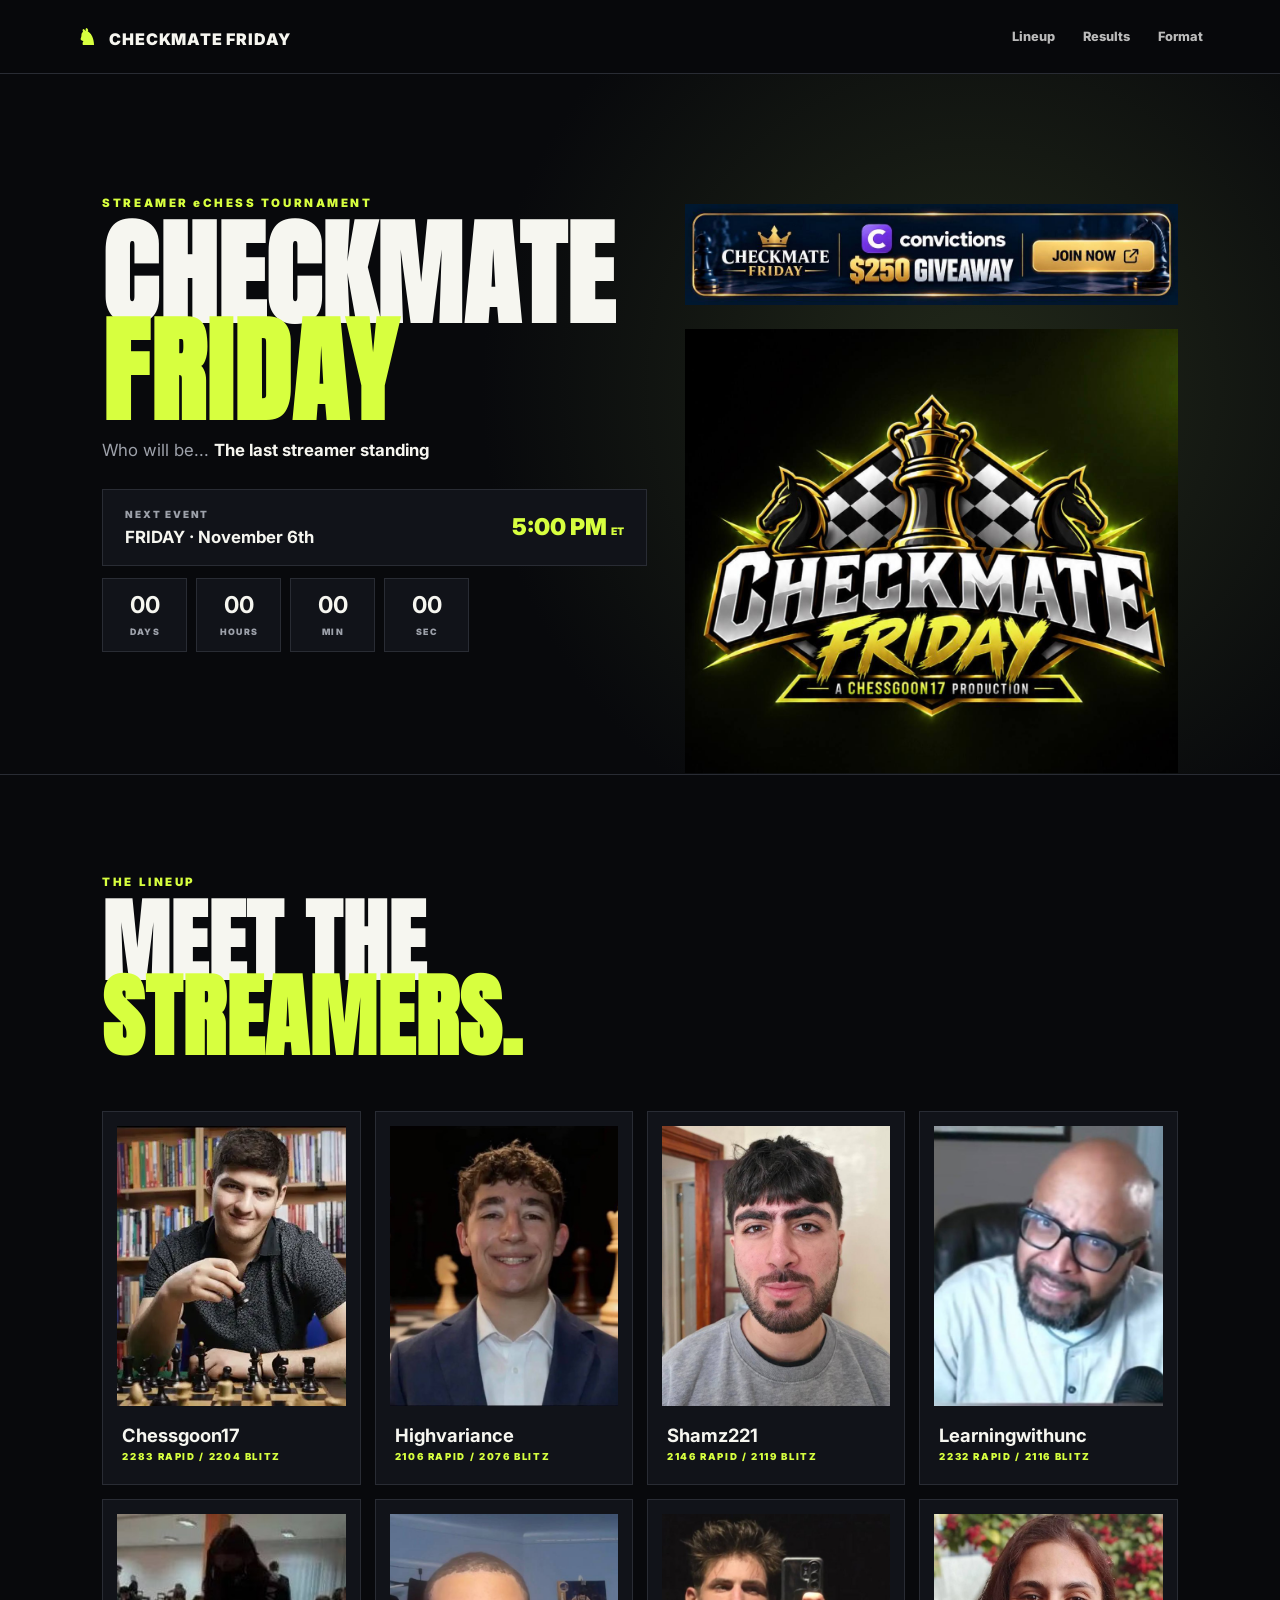
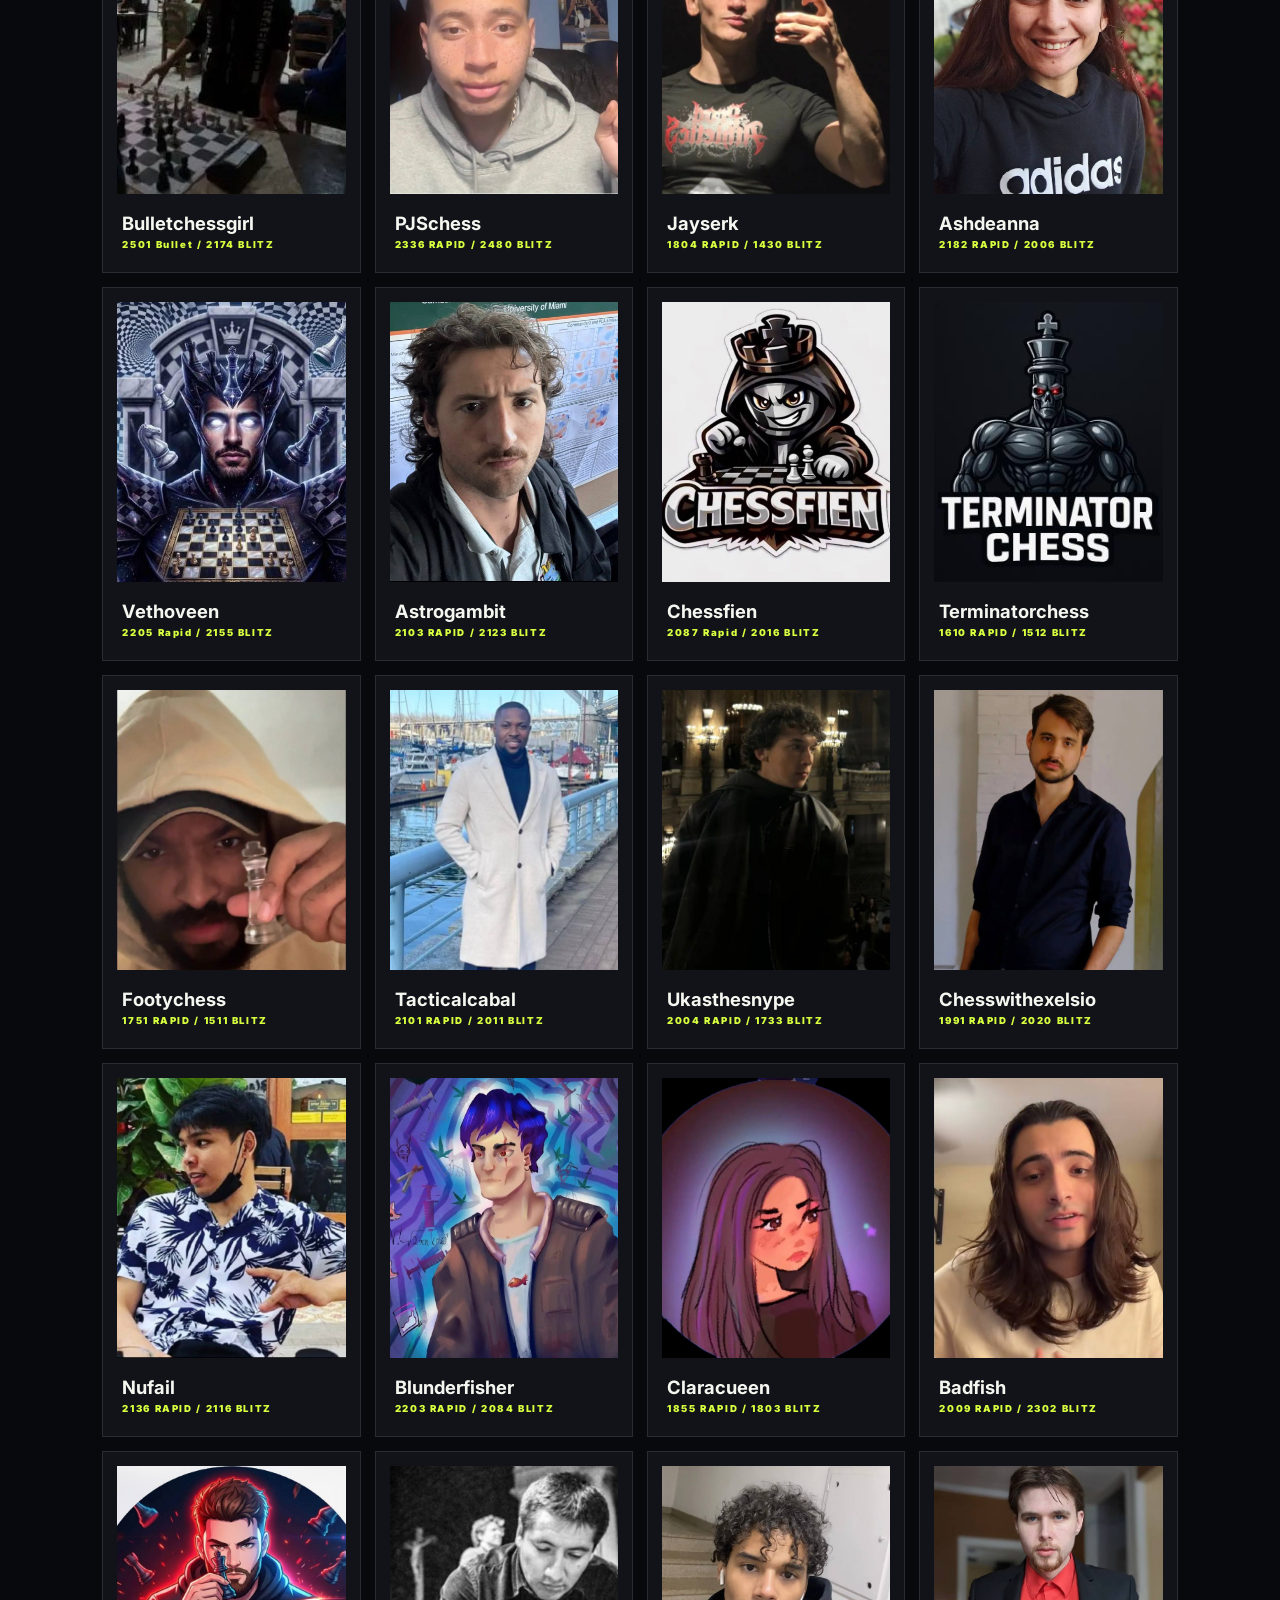
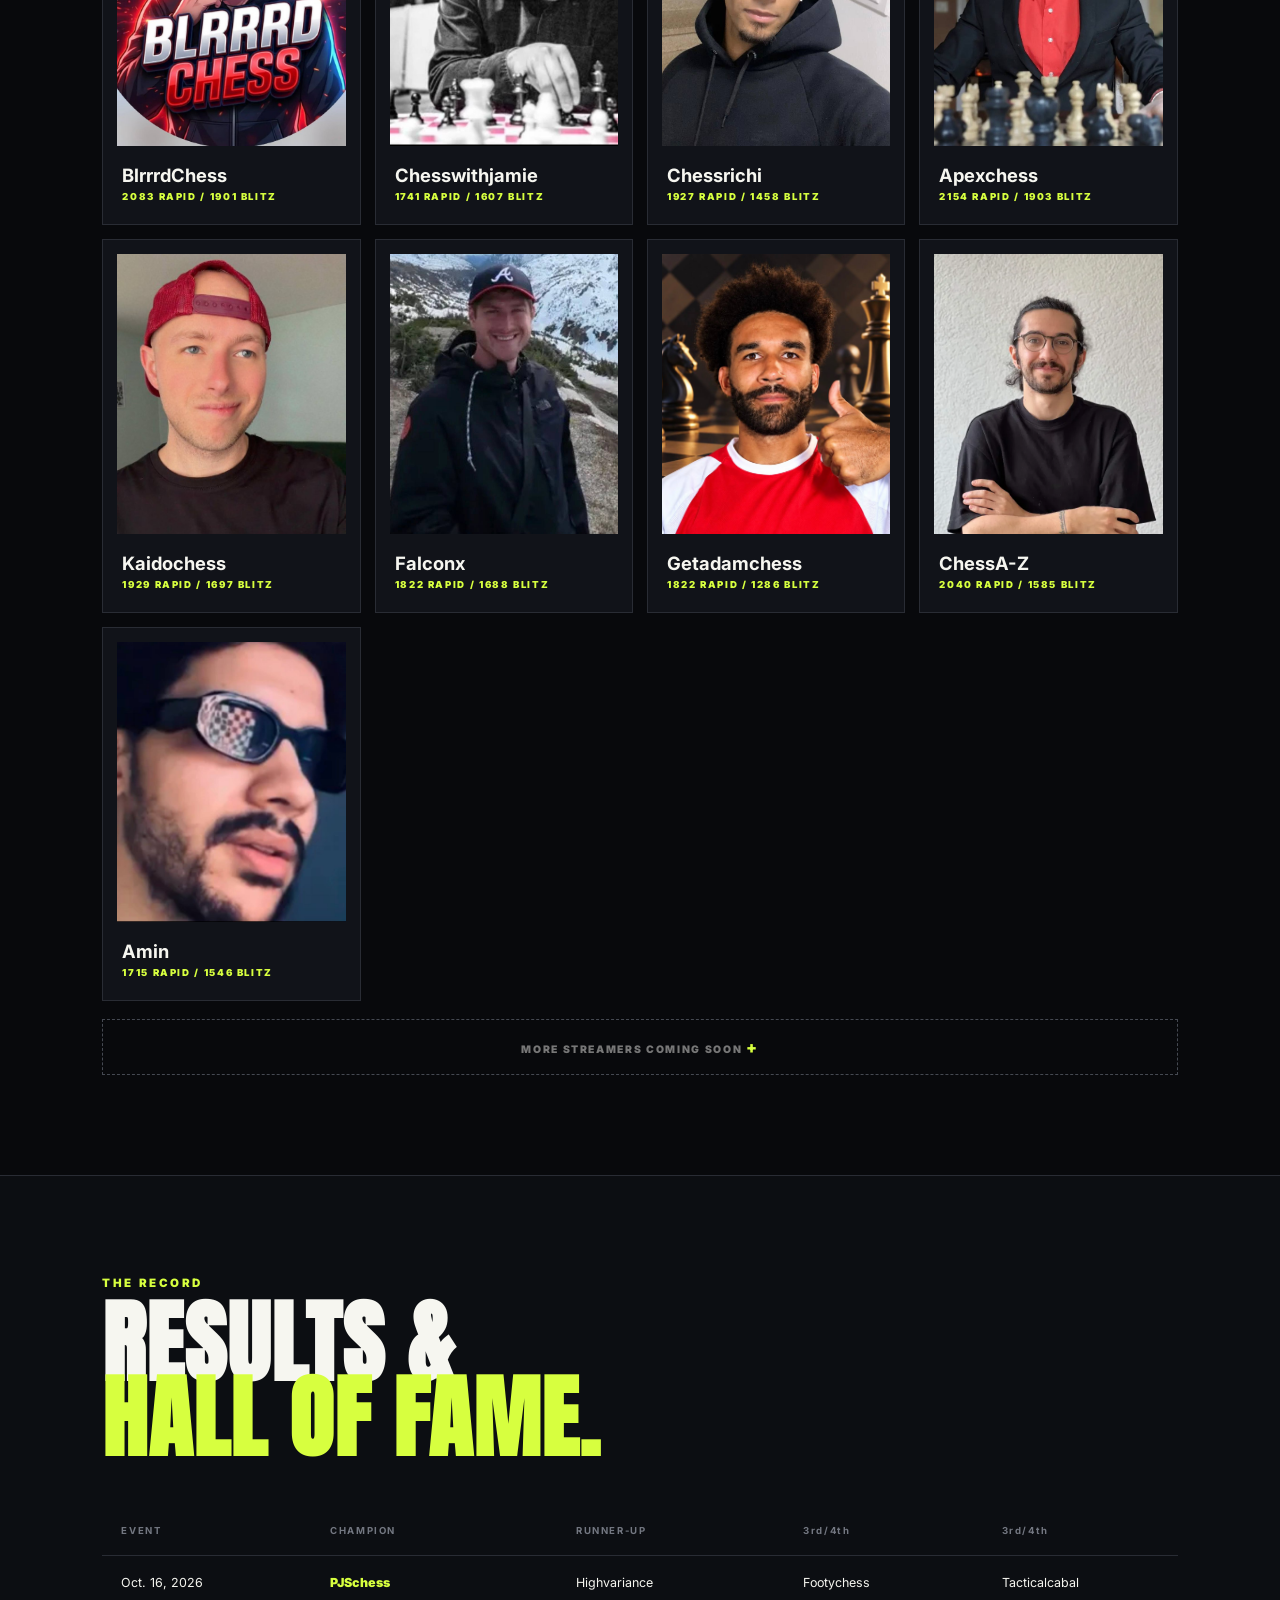
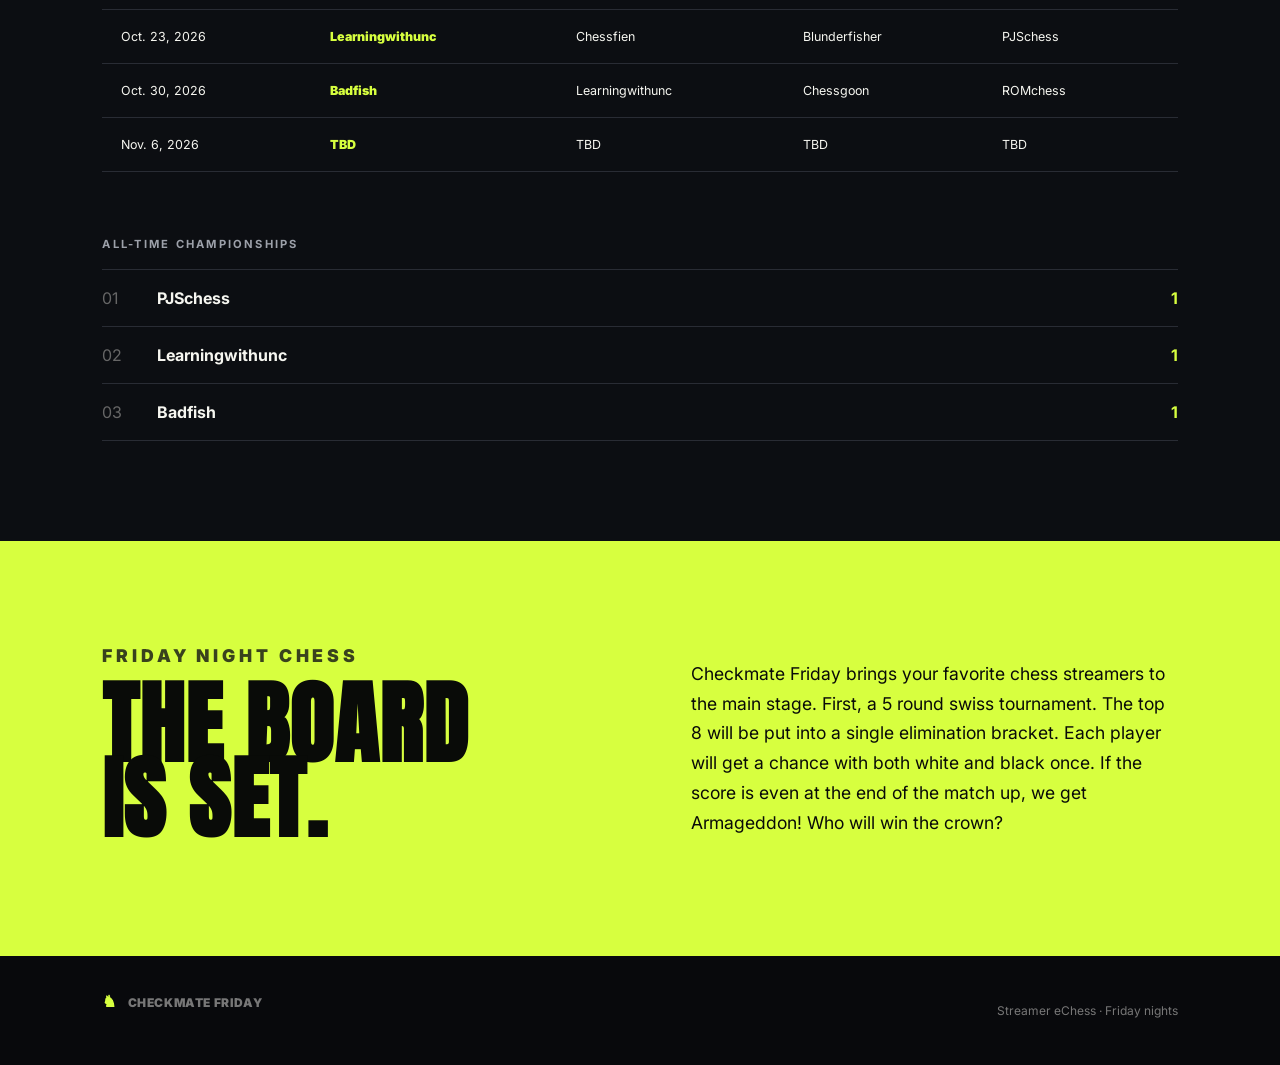
==== index.html @ 47379bd9 "Update index.html" ====
<!DOCTYPE html>
<html lang="en">
<head>
<meta charset="UTF-8">
<meta name="viewport" content="width=device-width, initial-scale=1.0">
<title>Checkmate Friday | Streamer eChess</title>
<meta name="description" content="Checkmate Friday — the weekly streamer eChess tournament.">
<link rel="stylesheet" href="style.css">
</head>
<body>
<header class="nav">
<a class="brand" href="#"> <span>♞</span> CHECKMATE FRIDAY </a>
  <nav><a href="#lineup">Lineup</a><a href="#results">Results</a><a href="#format">Format</a></nav>
</header>

<main>
<section class="hero">
  <div>
    <p class="eyebrow">STREAMER eCHESS TOURNAMENT</p>
    <h1>CHECKMATE<br><em>FRIDAY</em></h1>
    <p class="sub">Who will be... <strong>The last streamer standing</strong></p>
    <div class="event-card">
      <div><span>NEXT EVENT</span><strong>FRIDAY · November 6th </strong></div>
      <div class="time">5:00 PM <small>ET</small></div>
    </div>
    <div id="countdown" class="countdown"><div><b>--</b><span>DAYS</span></div><div><b>--</b><span>HOURS</span></div><div><b>--</b><span>MIN</span></div><div><b>--</b><span>SEC</span></div></div>
  </div>
 <div class="hero-art">
  <a href="https://convictionsapp.com/g/cZbb7MfjcVYsn5Gz7f3iTQ" target="_blank" rel="noopener noreferrer">
    <img src="Convictions-banner.jpg" alt="Convictions giveaway" style="width:100%;max-width:500px;height:auto;display:block;margin-bottom:12px;">
  </a>
  <img src="checkmate.jpg" alt="Checkmate Friday logo" style="width:100%;max-width:500px;height:auto;display:block;">
</div>
</section>
<section id="lineup" class="section">
  <p class="eyebrow">THE LINEUP</p>
  <div class="title-row"><h2>MEET THE<br><span>STREAMERS.</span></h2><p></p></div>
  <div class="players">
     <article class="player"> <div class="photo"><img src="chessgoon17.png" alt="Chessgoon17"></div><h3>Chessgoon17</h3><p> 2283 RAPID / 2204 BLITZ </p></article>
         <article class="player"> <div class="photo"><img src="highvariance.jpg" alt="Highvariance"></div><h3>Highvariance</h3><p> 2106 RAPID / 2076 BLITZ </p></article>
     <article class="player"> <div class="photo"><img src="shamz221.jpg" alt="Shamz221"></div><h3>Shamz221</h3><p> 2146 RAPID / 2119 BLITZ </p></article>
     <article class="player"> <div class="photo"><img src="Chessunc.jpg" alt="Learningwithunc"></div><h3>Learningwithunc</h3><p> 2232 RAPID / 2116 BLITZ </p></article>
     <article class="player"> <div class="photo"><img src="bulletchessgirl.jpg" alt="Bulletchessgirl"></div><h3>Bulletchessgirl</h3><p> 2501 Bullet / 2174 BLITZ </p></article>
    <article class="player"> <div class="photo"><img src="PJSCHESS.jpg" alt="PJSchess"></div><h3>PJSchess</h3><p> 2336 RAPID / 2480 BLITZ </p></article>
    <article class="player"> <div class="photo"><img src="Jayserk.jpg" alt="Jayserk"></div><h3>Jayserk</h3><p> 1804 RAPID / 1430 BLITZ </p></article>
        <article class="player"> <div class="photo"><img src="Ashdeanna.jpg" alt="Ashdeanna"></div><h3>Ashdeanna</h3><p> 2182 RAPID / 2006 BLITZ </p></article>
         <article class="player"> <div class="photo"><img src="Vethoveen.jpg" alt="Vethoveen"></div><h3>Vethoveen</h3><p> 2205 Rapid / 2155 BLITZ </p></article>
            <article class="player"> <div class="photo"><img src="Astrogambit.jpg" alt="Astrogambit"></div><h3>Astrogambit</h3><p> 2103 RAPID / 2123 BLITZ </p></article>
     <article class="player"> <div class="photo"><img src="Chessfien.jpg" alt="Chessfien"></div><h3>Chessfien</h3><p> 2087 Rapid / 2016 BLITZ </p></article>
        <article class="player"> <div class="photo"><img src="Terminatorchess.jpg" alt="Terminatorchess"></div><h3>Terminatorchess</h3><p> 1610 RAPID / 1512 BLITZ </p></article>
        <article class="player"> <div class="photo"><img src="footychess.jpg" alt="Footychess"></div><h3>Footychess</h3><p> 1751 RAPID / 1511 BLITZ </p></article>
     <article class="player"> <div class="photo"><img src="Tacticalcabal.jpg" alt="Tacticalcabal"></div><h3>Tacticalcabal</h3><p> 2101 RAPID / 2011 BLITZ </p></article>
     <article class="player"> <div class="photo"><img src="Ukas.jpg" alt="Ukasthesnype"></div><h3>Ukasthesnype</h3><p> 2004 RAPID / 1733 BLITZ </p></article>
    <article class="player"> <div class="photo"><img src="Exelsiochess.jpg" alt="Chesswithexelsio"></div><h3>Chesswithexelsio</h3><p> 1991 RAPID / 2020 BLITZ </p></article>
     <article class="player"> <div class="photo"><img src="nufail.jpg" alt="Nufail"></div><h3>Nufail</h3><p> 2136 RAPID / 2116 BLITZ </p></article>
       <article class="player"> <div class="photo"><img src="blunderfisher.jpg" alt="Blunderfisher"></div><h3>Blunderfisher</h3><p> 2203 RAPID / 2084 BLITZ </p></article>
    <article class="player"> <div class="photo"><img src="Claracueen.jpg" alt="Claracueen"></div><h3>Claracueen</h3><p> 1855 RAPID / 1803 BLITZ </p></article>
        <article class="player"> <div class="photo"><img src="badfish.jpg" alt="Badfish"></div><h3>Badfish</h3><p> 2009 RAPID / 2302 BLITZ </p></article>
         <article class="player"> <div class="photo"><img src="BlrrrdChess.jpg" alt="BlrrrdChess"></div><h3>BlrrrdChess</h3><p> 2083 RAPID / 1901 BLITZ </p></article>
     <article class="player"> <div class="photo"><img src="Chesswithjamie.jpg" alt="Chesswithjamie"></div><h3>Chesswithjamie</h3><p> 1741 RAPID / 1607 BLITZ </p></article>
     <article class="player"> <div class="photo"><img src="chessrichi.jpg" alt="Chessrichi"></div><h3>Chessrichi</h3><p> 1927 RAPID / 1458 BLITZ </p></article>
    <article class="player"> <div class="photo"><img src="apexchess.jpg" alt="Apexchess"></div><h3>Apexchess</h3><p> 2154 RAPID / 1903 BLITZ </p></article>
     <article class="player"> <div class="photo"><img src="Kaidochess.jpg" alt="Kaidochess"></div><h3>Kaidochess</h3><p> 1929 RAPID / 1697 BLITZ </p></article>
    <article class="player"> <div class="photo"><img src="falconx.jpg" alt="Falconx"></div><h3>Falconx</h3><p> 1822 RAPID / 1688 BLITZ </p></article>
 <article class="player"> <div class="photo"><img src="Getadamchess.jpg" alt="Getadamchess"></div><h3>Getadamchess</h3><p> 1822 RAPID / 1286 BLITZ </p></article>
<article class="player"> <div class="photo"><img src="A-Zchess.webp" alt=ChessA-Z"></div><h3>ChessA-Z</h3><p> 2040 RAPID / 1585 BLITZ </p></article>
<article class="player"> <div class="photo"><img src="Amin.jpg" alt=Amin"></div><h3>Amin</h3><p> 1715 RAPID / 1546 BLITZ </p></article>



  </div>
  <div class="add-note">MORE STREAMERS COMING SOON <span>+</span></div>
</section>

<section id="results" class="results">
  <div class="section">
    <p class="eyebrow">THE RECORD</p>
    <h2>RESULTS &<br><span>HALL OF FAME.</span></h2>
    <div class="table-wrap">
      <table><thead><tr><th>EVENT</th><th>CHAMPION</th><th>RUNNER-UP</th><th>3rd/4th</th><th>3rd/4th</th></tr></thead>
      <tbody>
        <tr><td>Oct. 16, 2026</td><td class="pending">PJSchess</td><td>Highvariance</td><td>Footychess</td><td>Tacticalcabal</td></tr>
         <tr><td>Oct. 23, 2026</td><td class="pending">Learningwithunc</td><td>Chessfien</td><td>Blunderfisher</td><td>PJSchess</td></tr>
           <tr><td>Oct. 30, 2026</td><td class="pending">Badfish</td><td>Learningwithunc</td><td>Chessgoon</td><td>ROMchess</td></tr>
            <tr><td>Nov. 6, 2026</td><td class="pending">TBD</td><td>TBD</td><td>TBD</td><td>TBD</td></tr>

      </tbody></table>
    </div>
    <h3 class="subhead">ALL-TIME CHAMPIONSHIPS</h3>
    <div class="standings">
      <div><span>01</span><strong>PJSchess</strong><b>1</b></div>
      <div><span>02</span><strong>Learningwithunc</strong><b>1</b></div>
         <div><span>03</span><strong>Badfish</strong><b>1</b></div>
    </div>
  </div>
</section>

<section id="format" class="format">
  <div><p class="eyebrow">FRIDAY NIGHT CHESS</p><h2>THE BOARD<br>IS SET.</h2></div>
  <div><p>Checkmate Friday brings your favorite chess streamers to the main stage. First, a 5 round swiss tournament. The top 8 will be put into a single elimination bracket. Each player will get a chance with both white and black once. If the score is even at the end of the match up, we get Armageddon! Who will win the crown?</p>
</section>
</main>

<footer><div class="brand"><span>♞</span> CHECKMATE FRIDAY</div><p>Streamer eChess · Friday nights</p></footer>

<script>
const target = new Date("2026-11-06T17:00:00-05:00").getTime();
function tick(){
 const d=Math.max(0,target-Date.now()), day=Math.floor(d/86400000), hr=Math.floor(d/3600000)%24, min=Math.floor(d/60000)%60, sec=Math.floor(d/1000)%60;
 document.querySelector("#countdown").innerHTML=[day,hr,min,sec].map((n,i)=>`<div><b>${String(n).padStart(2,"0")}</b><span>${["DAYS","HOURS","MIN","SEC"][i]}</span></div>`).join("");
}
tick(); setInterval(tick,1000);
</script>
</body>
</html>
---- style.css ----
@import url('https://fonts.googleapis.com/css2?family=Anton&family=Inter:wght@400;600;800;900&display=swap');
:root{--bg:#08090c;--panel:#111319;--text:#f6f6f0;--muted:#9da1aa;--acid:#d7ff3f;--line:#292c34}
*{box-sizing:border-box}html{scroll-behavior:smooth}body{margin:0;background:var(--bg);color:var(--text);font-family:Inter,Arial,sans-serif}.nav{height:74px;border-bottom:1px solid var(--line);display:flex;align-items:center;justify-content:space-between;padding:0 6vw;position:sticky;top:0;z-index:9;background:rgba(8,9,12,.9);backdrop-filter:blur(12px)}a{color:inherit}.brand{text-decoration:none;font-weight:900;letter-spacing:.05em}.brand span{color:var(--acid);font-size:1.35em;margin-right:8px}.nav nav{display:flex;gap:28px}.nav nav a{text-decoration:none;color:#bbb;font-size:.8rem;font-weight:800}.hero{min-height:700px;padding:7vw 8vw;display:grid;grid-template-columns:1.05fr .95fr;gap:3vw;align-items:center;overflow:hidden;background:radial-gradient(circle at 76% 45%,#22291a 0,#08090c 47%)}.eyebrow{font-size:.72rem;font-weight:900;letter-spacing:.22em;color:var(--acid);margin:0 0 16px}.hero h1,h2{font-family:Anton,Impact,sans-serif;line-height:.84;margin:0;letter-spacing:.01em}.hero h1{font-size:clamp(4.4rem,9vw,8.8rem)}h2{font-size:clamp(4rem,7vw,7rem)}h2 span,.hero h1 em{color:var(--acid);font-style:normal}.sub{color:var(--muted);max-width:590px;font-size:1.05rem;line-height:1.6}.sub strong{color:var(--text)}.event-card{display:flex;justify-content:space-between;align-items:center;max-width:590px;background:var(--panel);border:1px solid var(--line);padding:18px 22px;margin:25px 0 12px}.event-card span{display:block;color:var(--muted);font-size:.62rem;font-weight:900;letter-spacing:.18em;margin-bottom:7px}.event-card strong{font-size:1.05rem}.time{font-size:1.45rem;font-weight:900;color:var(--acid)}.time small{font-size:.65rem}.countdown{display:flex;gap:9px;max-width:590px}.countdown div{background:#111319;border:1px solid var(--line);min-width:85px;padding:12px;text-align:center}.countdown b{display:block;font-size:1.45rem}.countdown span{font-size:.55rem;color:var(--muted);letter-spacing:.15em;font-weight:900}.hero-art{height:440px;display:grid;place-items:center;position:relative}.board{width:min(34vw,420px);height:min(34vw,420px);background:conic-gradient(#cbd3b5 25%,#3c4536 0 50%,#cbd3b5 0 75%,#3c4536 0) 0 0/25% 25%;transform:rotate(-5deg);box-shadow:22px 26px #000}.knight{position:absolute;font-size:min(27vw,300px);filter:drop-shadow(10px 15px #000)}.section{padding:100px 8vw;border-top:1px solid var(--line)}.title-row{display:flex;justify-content:space-between;gap:50px;align-items:end}.title-row>p{max-width:330px;color:var(--muted);line-height:1.6}.players{display:grid;grid-template-columns:repeat(4,minmax(0,1fr));gap:14px;margin-top:55px}.player{background:var(--panel);border:1px solid var(--line);padding:14px;transition:.2s}.player:hover{transform:translateY(-5px);border-color:var(--acid)}.photo{height:230px;background:#1a1d23;display:grid;place-items:center;font-size:6rem}.player h3{margin:18px 5px 5px;font-size:1.15rem}.player p{margin:0 5px 8px;color:var(--acid);font-size:.6rem;font-weight:900;letter-spacing:.17em}.add-note{margin-top:18px;border:1px dashed #454952;padding:17px;text-align:center;color:#777;font-size:.65rem;font-weight:900;letter-spacing:.16em}.add-note span{color:var(--acid);font-size:1rem}.results{background:#0c0e12}.table-wrap{overflow-x:auto;margin-top:50px}.table-wrap table{width:100%;border-collapse:collapse;min-width:650px}.table-wrap th,.table-wrap td{text-align:left;padding:19px;border-bottom:1px solid var(--line);font-size:.78rem}.table-wrap th{color:#737781;font-size:.6rem;letter-spacing:.17em}.pending{color:var(--acid);font-weight:900}.subhead{margin:65px 0 18px;font-size:.7rem;letter-spacing:.2em;color:var(--muted)}.standings{border-top:1px solid var(--line)}.standings div{display:grid;grid-template-columns:55px 1fr 60px;padding:18px 0;border-bottom:1px solid var(--line)}.standings span{color:#666}.standings b{color:var(--acid);text-align:right}.format{padding:100px 8vw;background:var(--acid);color:#090b08;display:grid;grid-template-columns:1fr 1fr;gap:8vw}.format .eyebrow{color:#39421d}.format p{font-size:1.1rem;line-height:1.7;max-width:580px}.stats{display:flex;gap:45px;margin-top:40px}.stats strong{display:block;font-family:Anton;font-size:3rem}.stats span{font-size:.58rem;font-weight:900;letter-spacing:.15em}footer{padding:35px 8vw;display:flex;justify-content:space-between;color:#777;font-size:.75rem}
@media(max-width:850px){.hero{grid-template-columns:1fr}.hero-art{order:-1;height:300px}.board{width:270px;height:270px}.knight{font-size:200px}.players{grid-template-columns:1fr 1fr}.format{grid-template-columns:1fr}.title-row{display:block}}@media(max-width:520px){.nav nav{gap:12px}.nav nav a{font-size:.65rem}.hero h1{font-size:4.6rem}.event-card{display:block}.time{margin-top:12px}.countdown div{min-width:0;flex:1}.countdown b{font-size:1.1rem}.players{grid-template-columns:1fr}.photo{height:260px}footer{display:block}.format{padding:75px 8vw}}
.photo {
  width: 100%;
  height: 280px;
  overflow: hidden;
}

.photo img {
  width: 100%;
  height: 100%;
  object-fit: cover;
  display: block;
}
.hero-art {
  display: flex;
  flex-direction: column;
  align-items: center;
  gap: 12px;
}

.hero-art a {
  display: block;
  width: 100%;
  max-width: 500px;
}

.hero-art a img {
  display: block;
  width: 100%;
  height: auto;
}

.hero-art > img {
  display: block;
  width: 100%;
  max-width: 500px;
  height: auto;
}
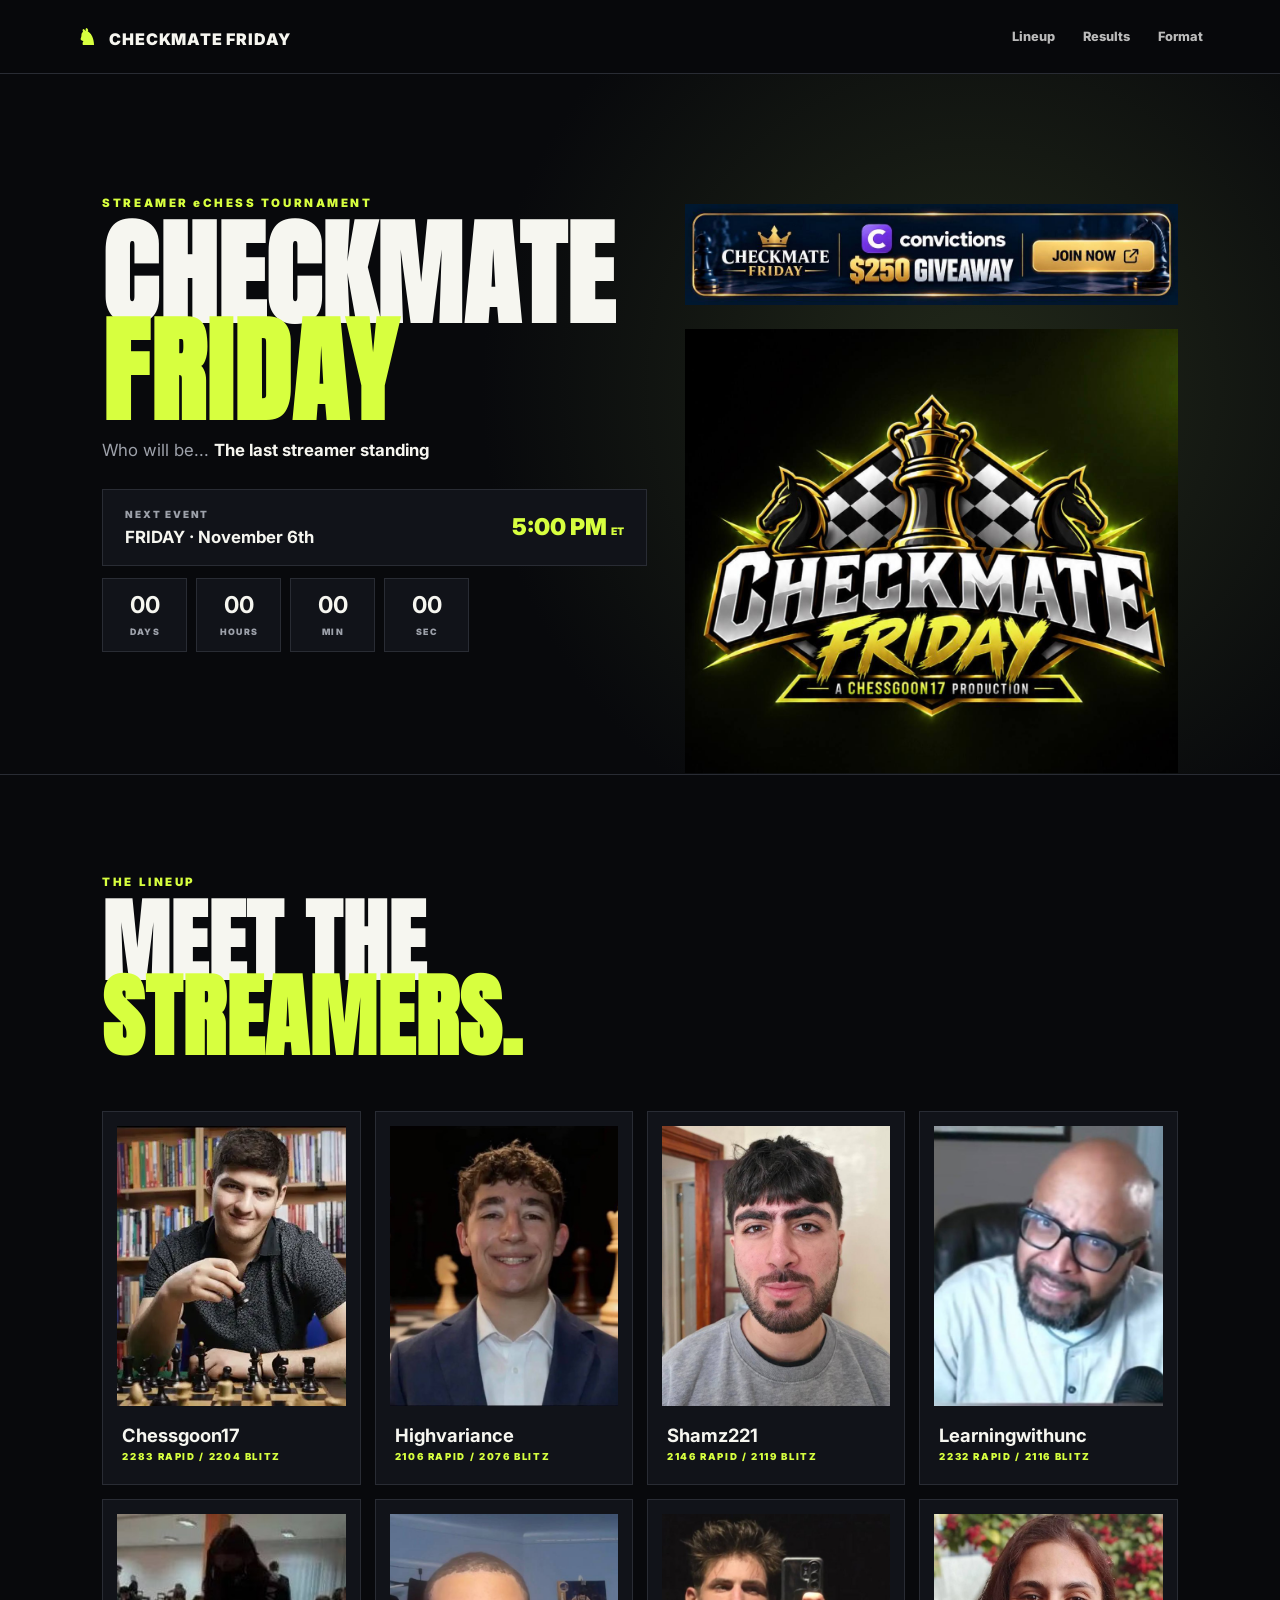
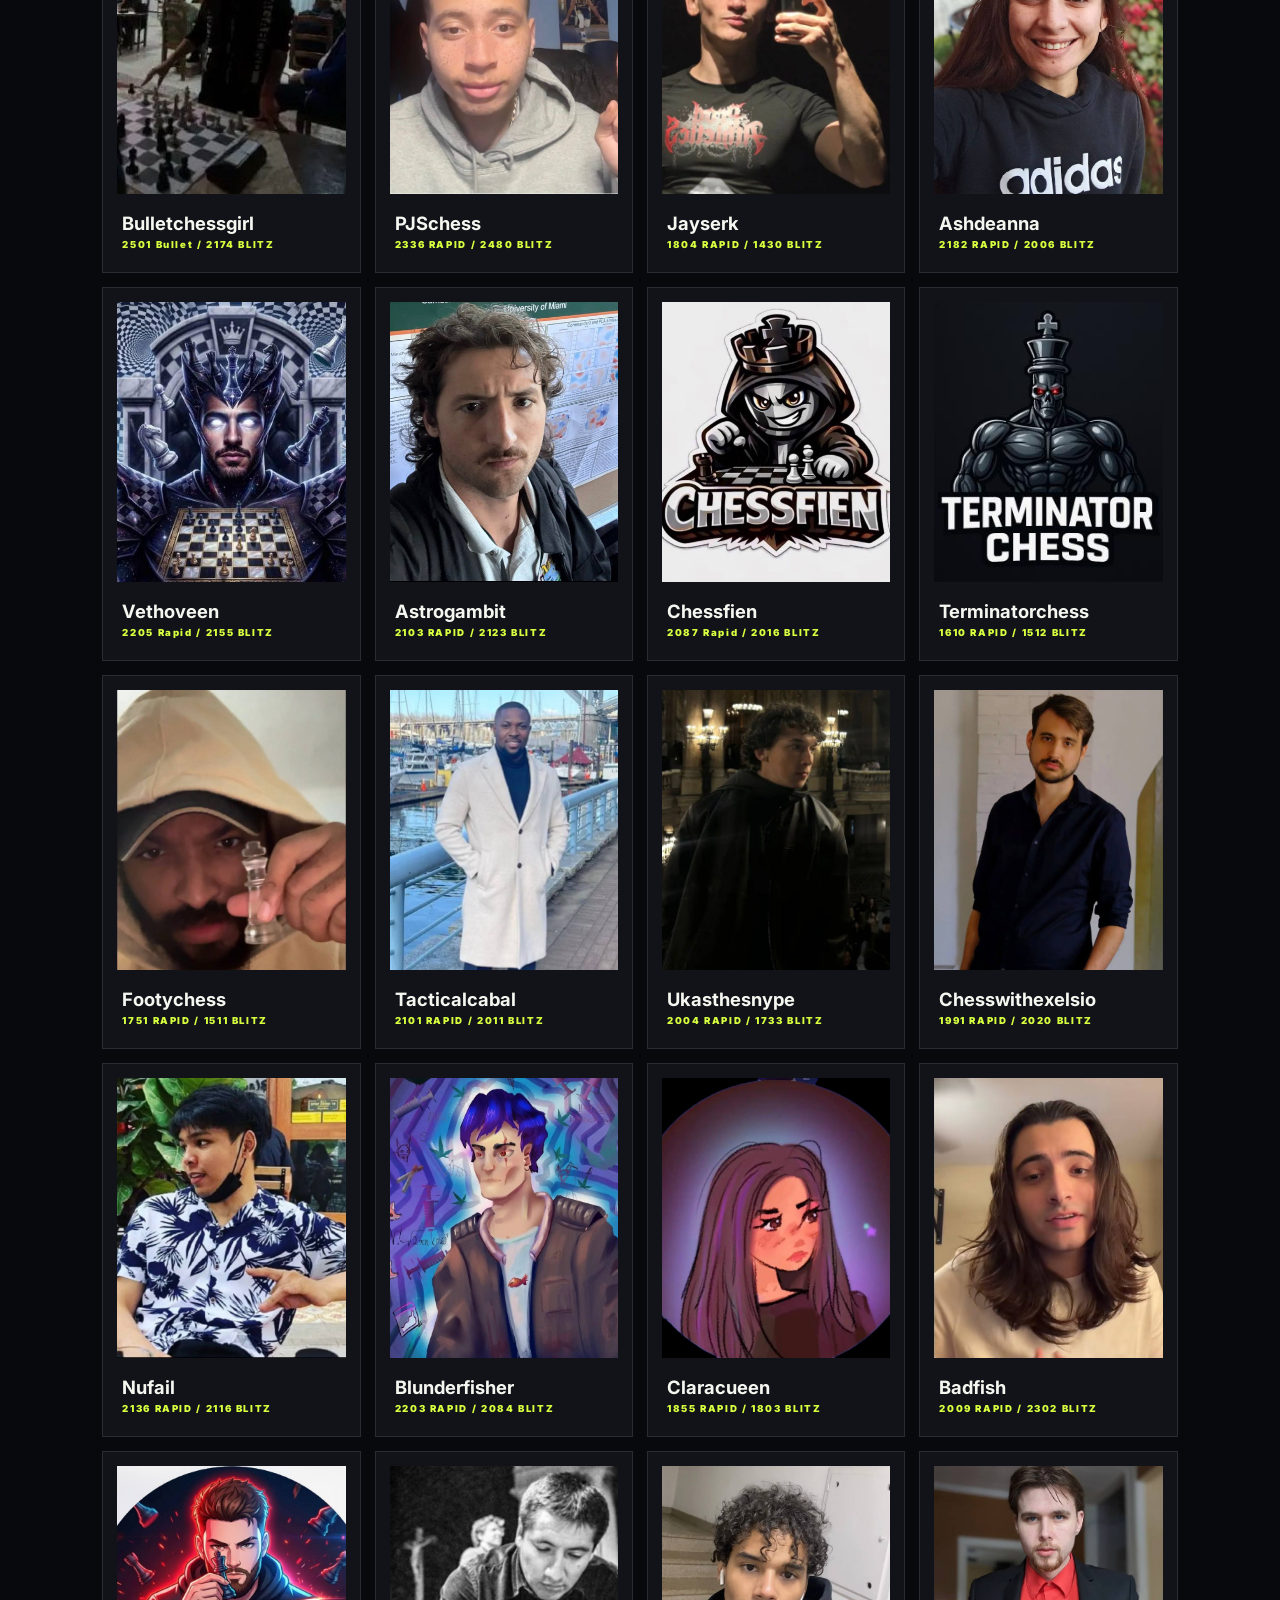
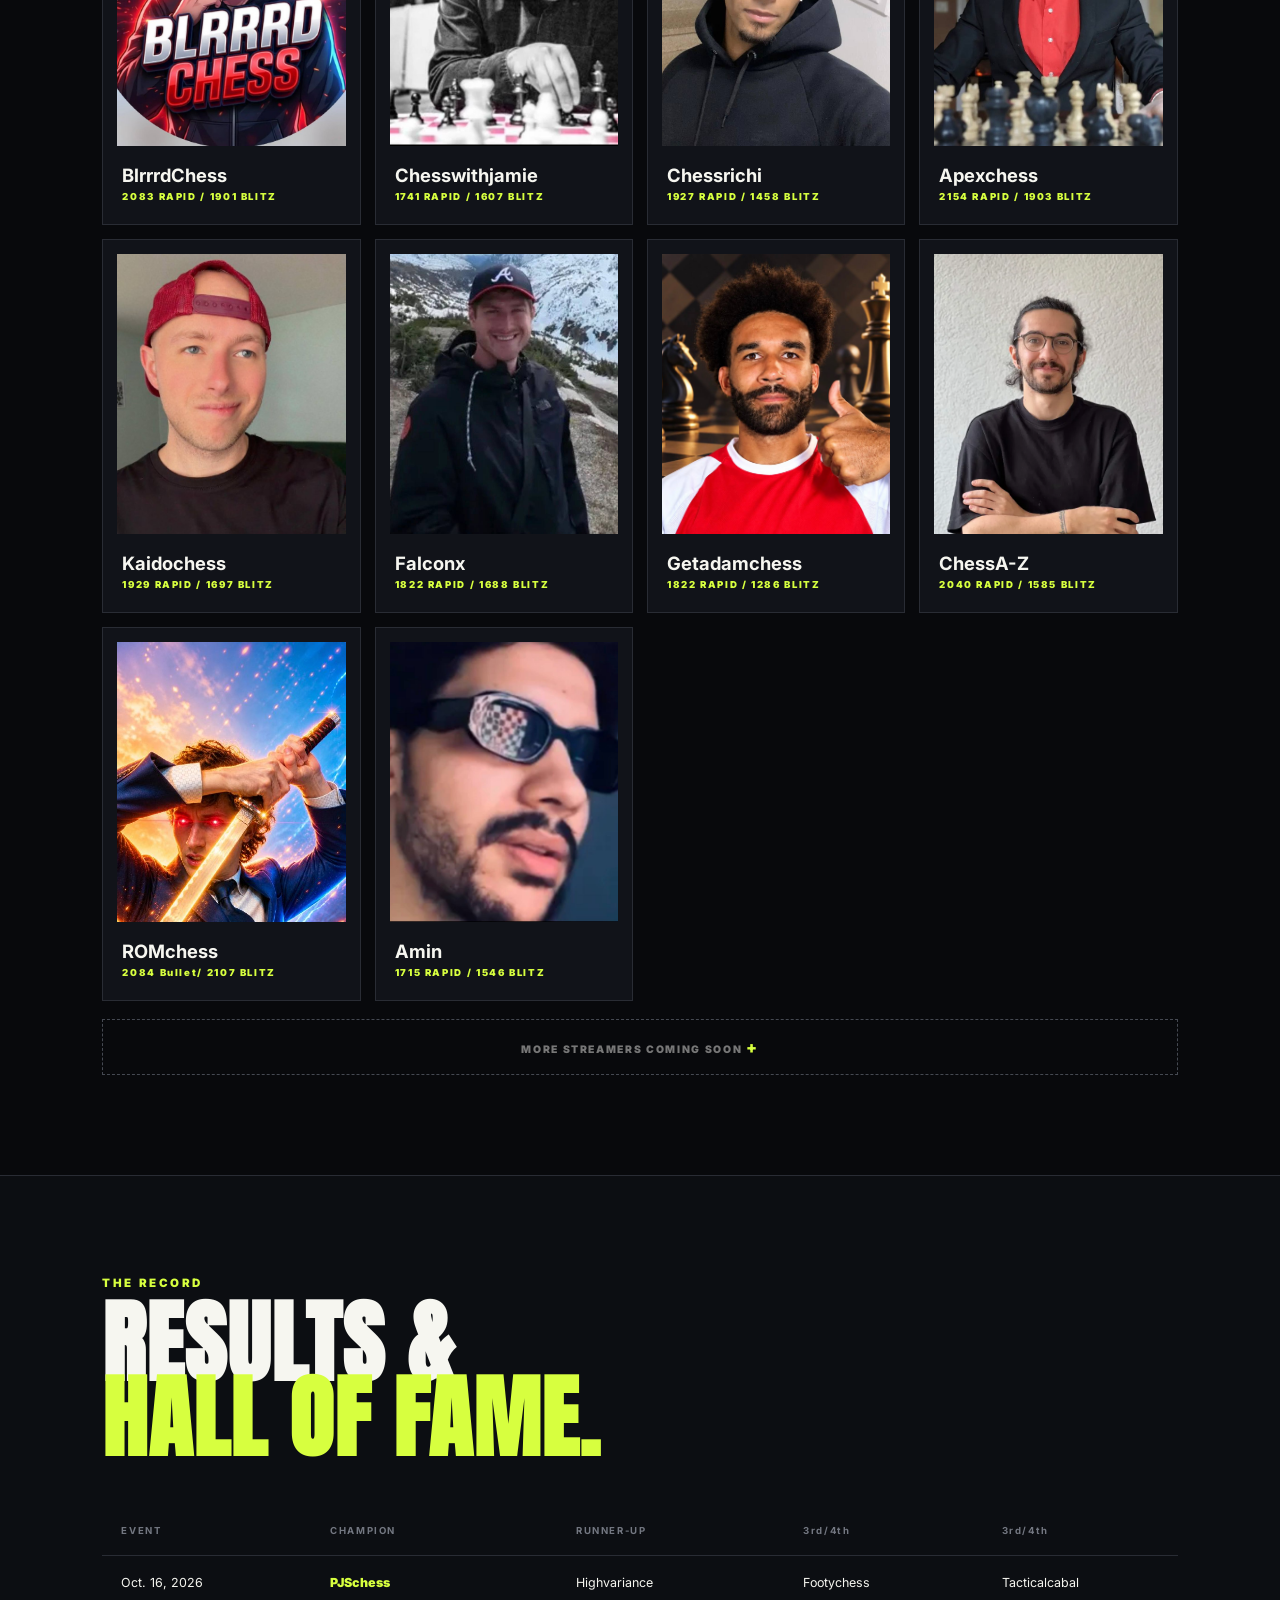
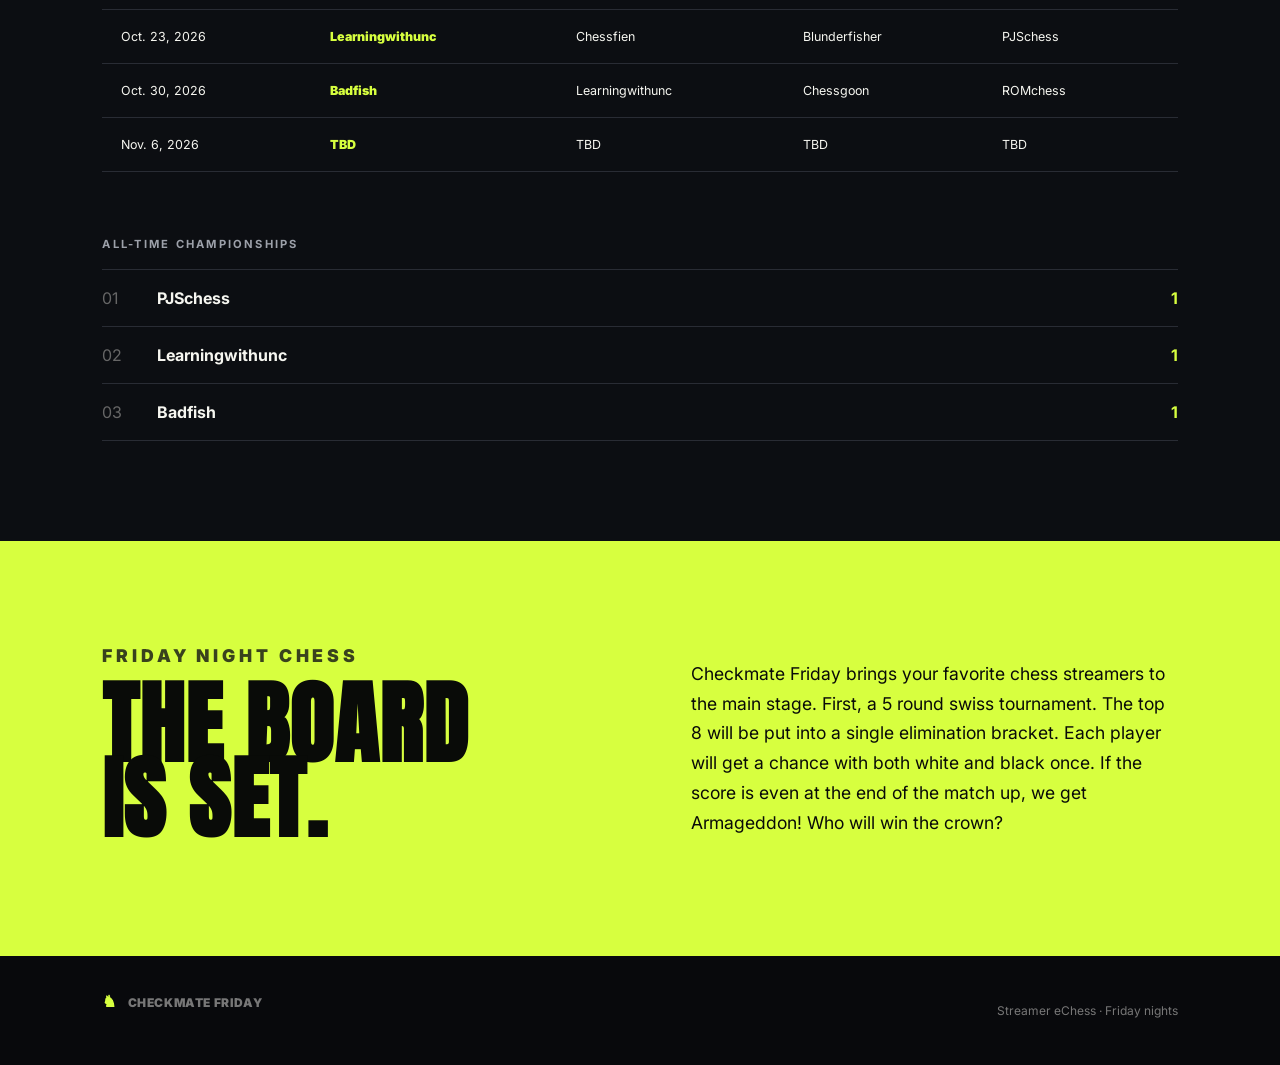
==== commit 4fe672d8: "Update index.html" ====
--- a/index.html
+++ b/index.html
@@ -64,6 +64,7 @@
     <article class="player"> <div class="photo"><img src="falconx.jpg" alt="Falconx"></div><h3>Falconx</h3><p> 1822 RAPID / 1688 BLITZ </p></article>
  <article class="player"> <div class="photo"><img src="Getadamchess.jpg" alt="Getadamchess"></div><h3>Getadamchess</h3><p> 1822 RAPID / 1286 BLITZ </p></article>
 <article class="player"> <div class="photo"><img src="A-Zchess.webp" alt=ChessA-Z"></div><h3>ChessA-Z</h3><p> 2040 RAPID / 1585 BLITZ </p></article>
+      <article class="player"> <div class="photo"><img src="ROMchess.jpg" alt=ROMchess"></div><h3>ROMchess</h3><p> 2084 Bullet/ 2107 BLITZ </p></article>
 <article class="player"> <div class="photo"><img src="Amin.jpg" alt=Amin"></div><h3>Amin</h3><p> 1715 RAPID / 1546 BLITZ </p></article>
 
 
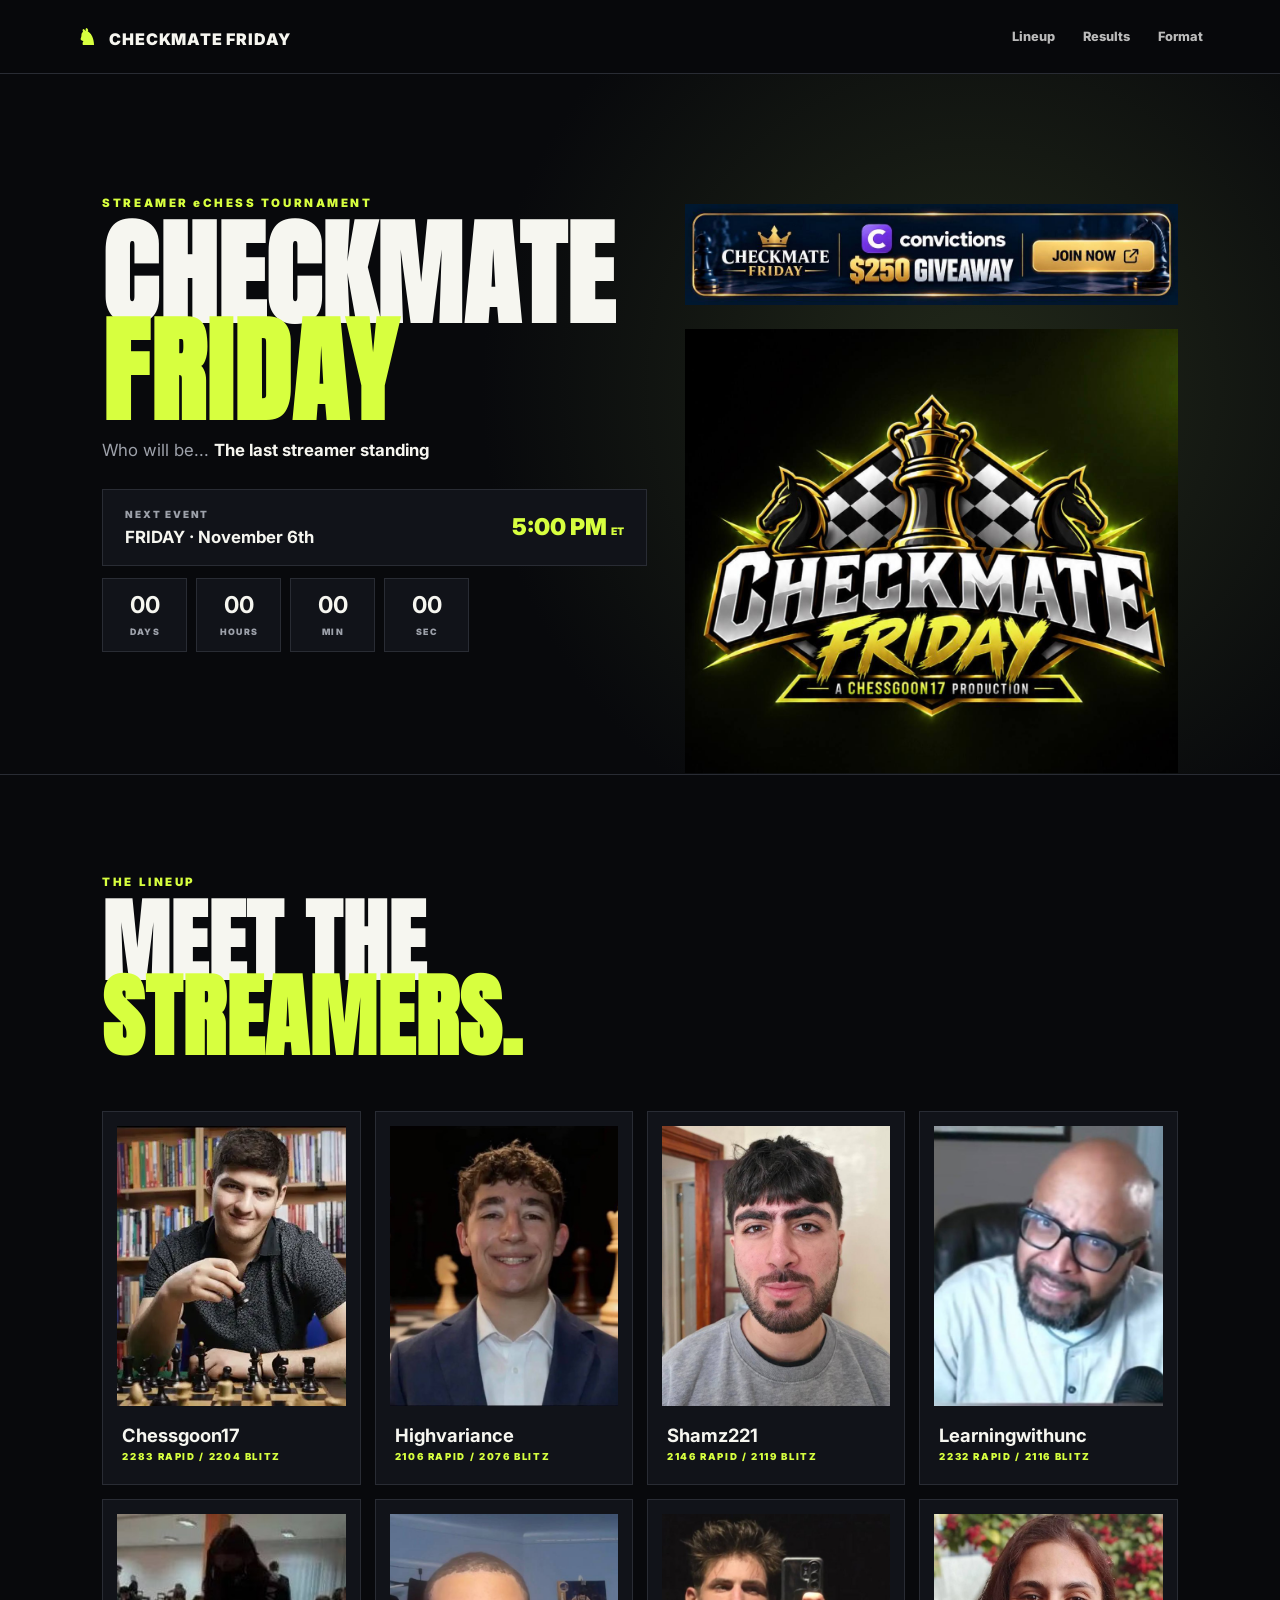
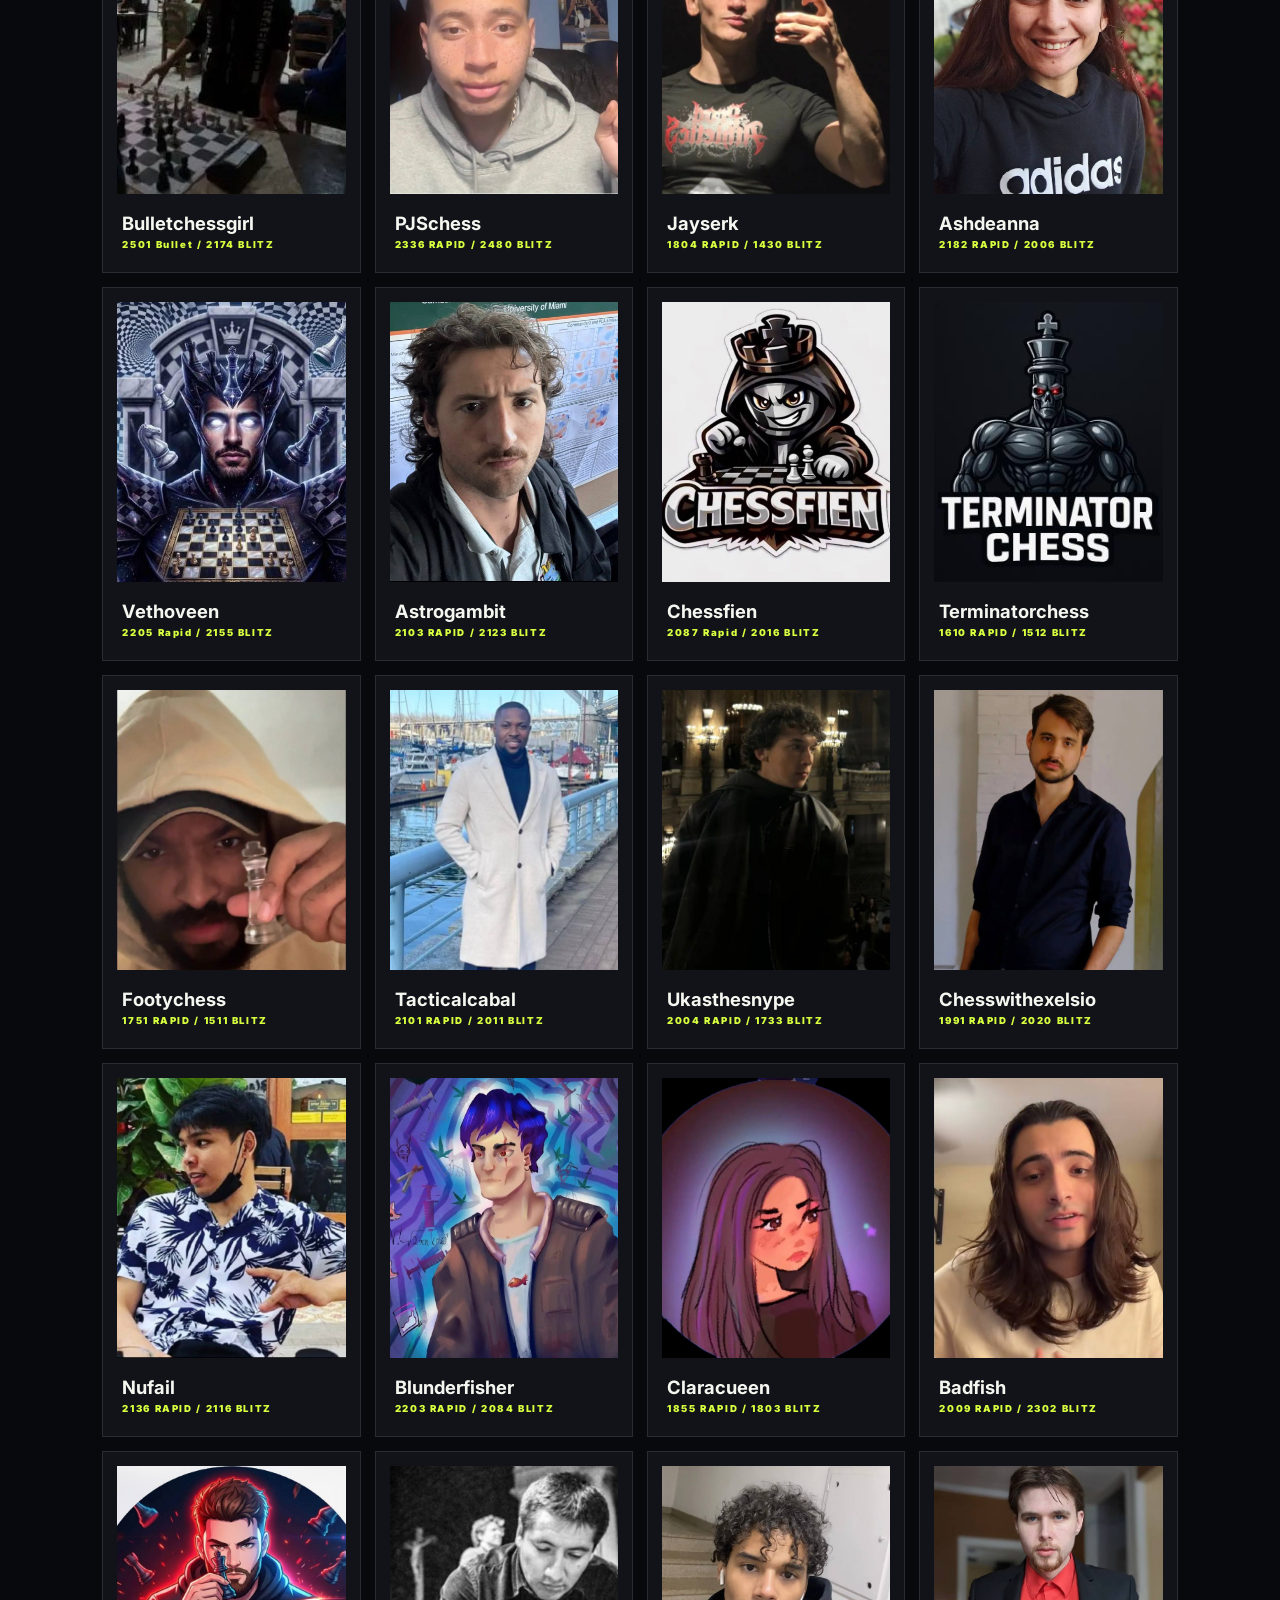
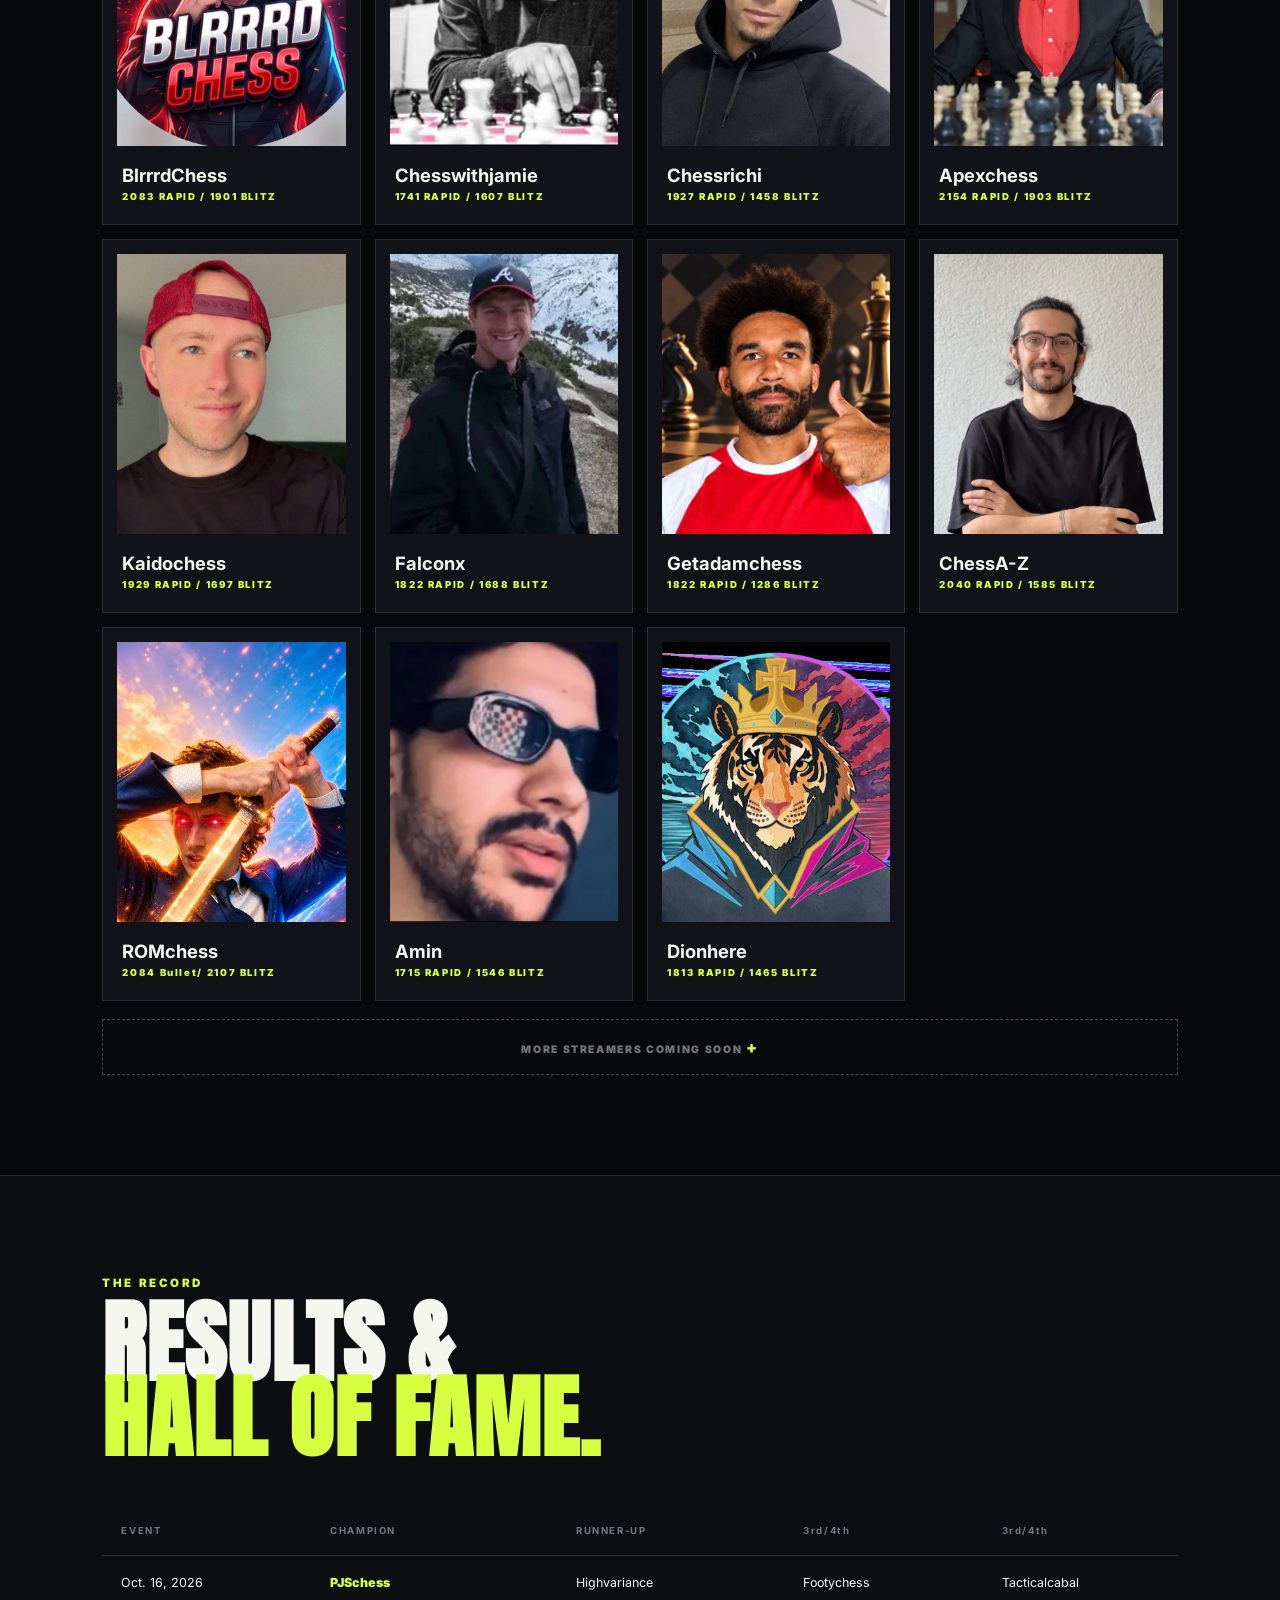
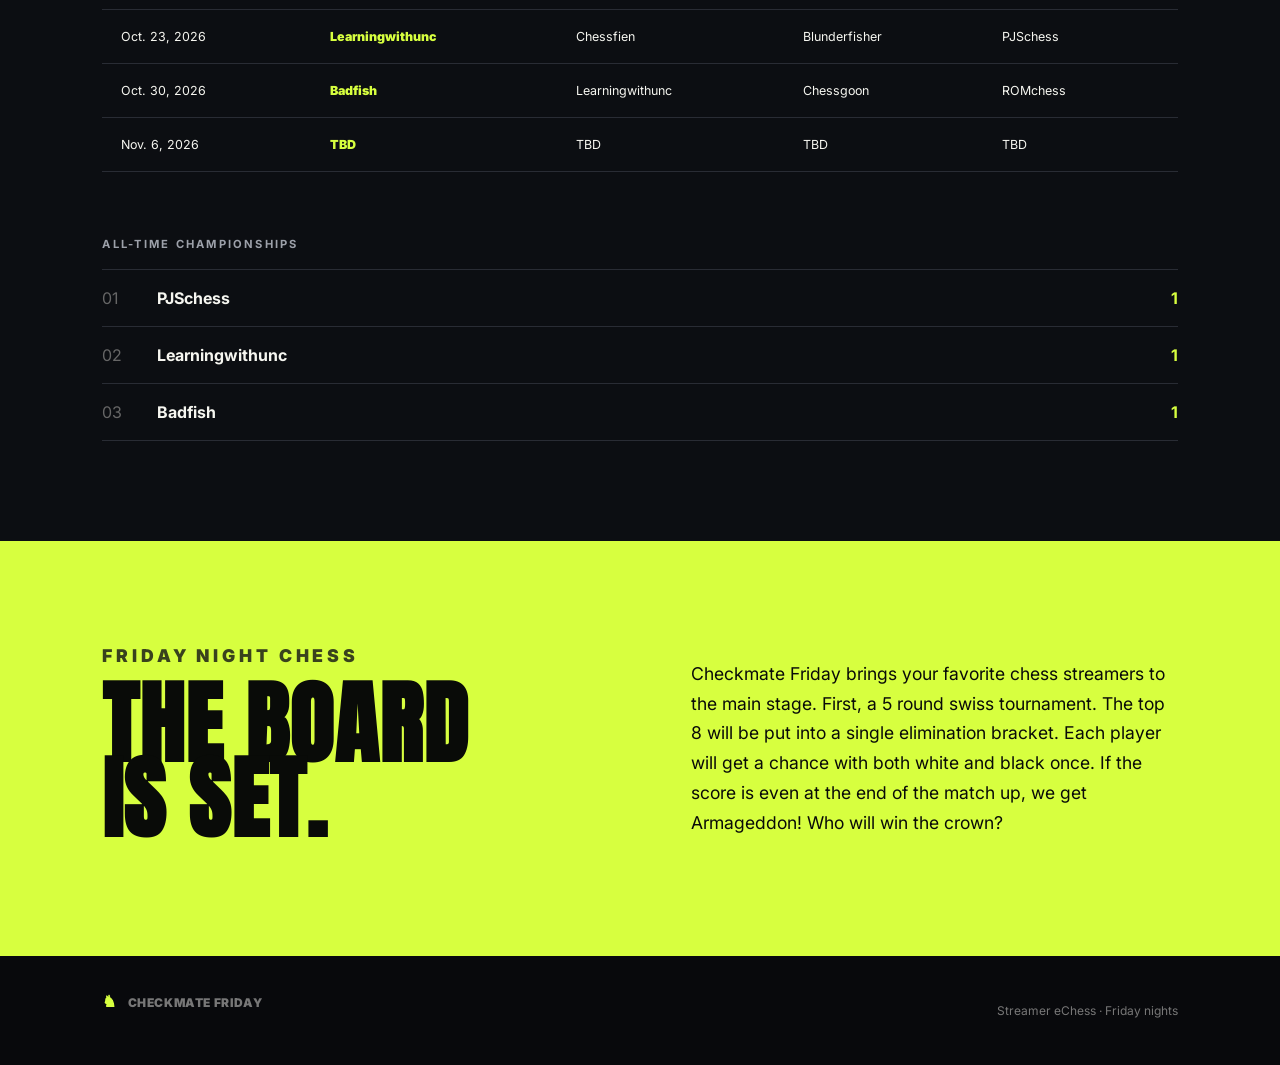
==== commit 4727a024: "Update index.html" ====
--- a/index.html
+++ b/index.html
@@ -66,7 +66,7 @@
 <article class="player"> <div class="photo"><img src="A-Zchess.webp" alt=ChessA-Z"></div><h3>ChessA-Z</h3><p> 2040 RAPID / 1585 BLITZ </p></article>
       <article class="player"> <div class="photo"><img src="ROMchess.jpg" alt=ROMchess"></div><h3>ROMchess</h3><p> 2084 Bullet/ 2107 BLITZ </p></article>
 <article class="player"> <div class="photo"><img src="Amin.jpg" alt=Amin"></div><h3>Amin</h3><p> 1715 RAPID / 1546 BLITZ </p></article>
-
+    <article class="player"> <div class="photo"><img src="Dionhere.jpg" alt=Dionhere"></div><h3>Dionhere</h3><p> 1813 RAPID / 1465 BLITZ </p></article>
 
 
   </div>
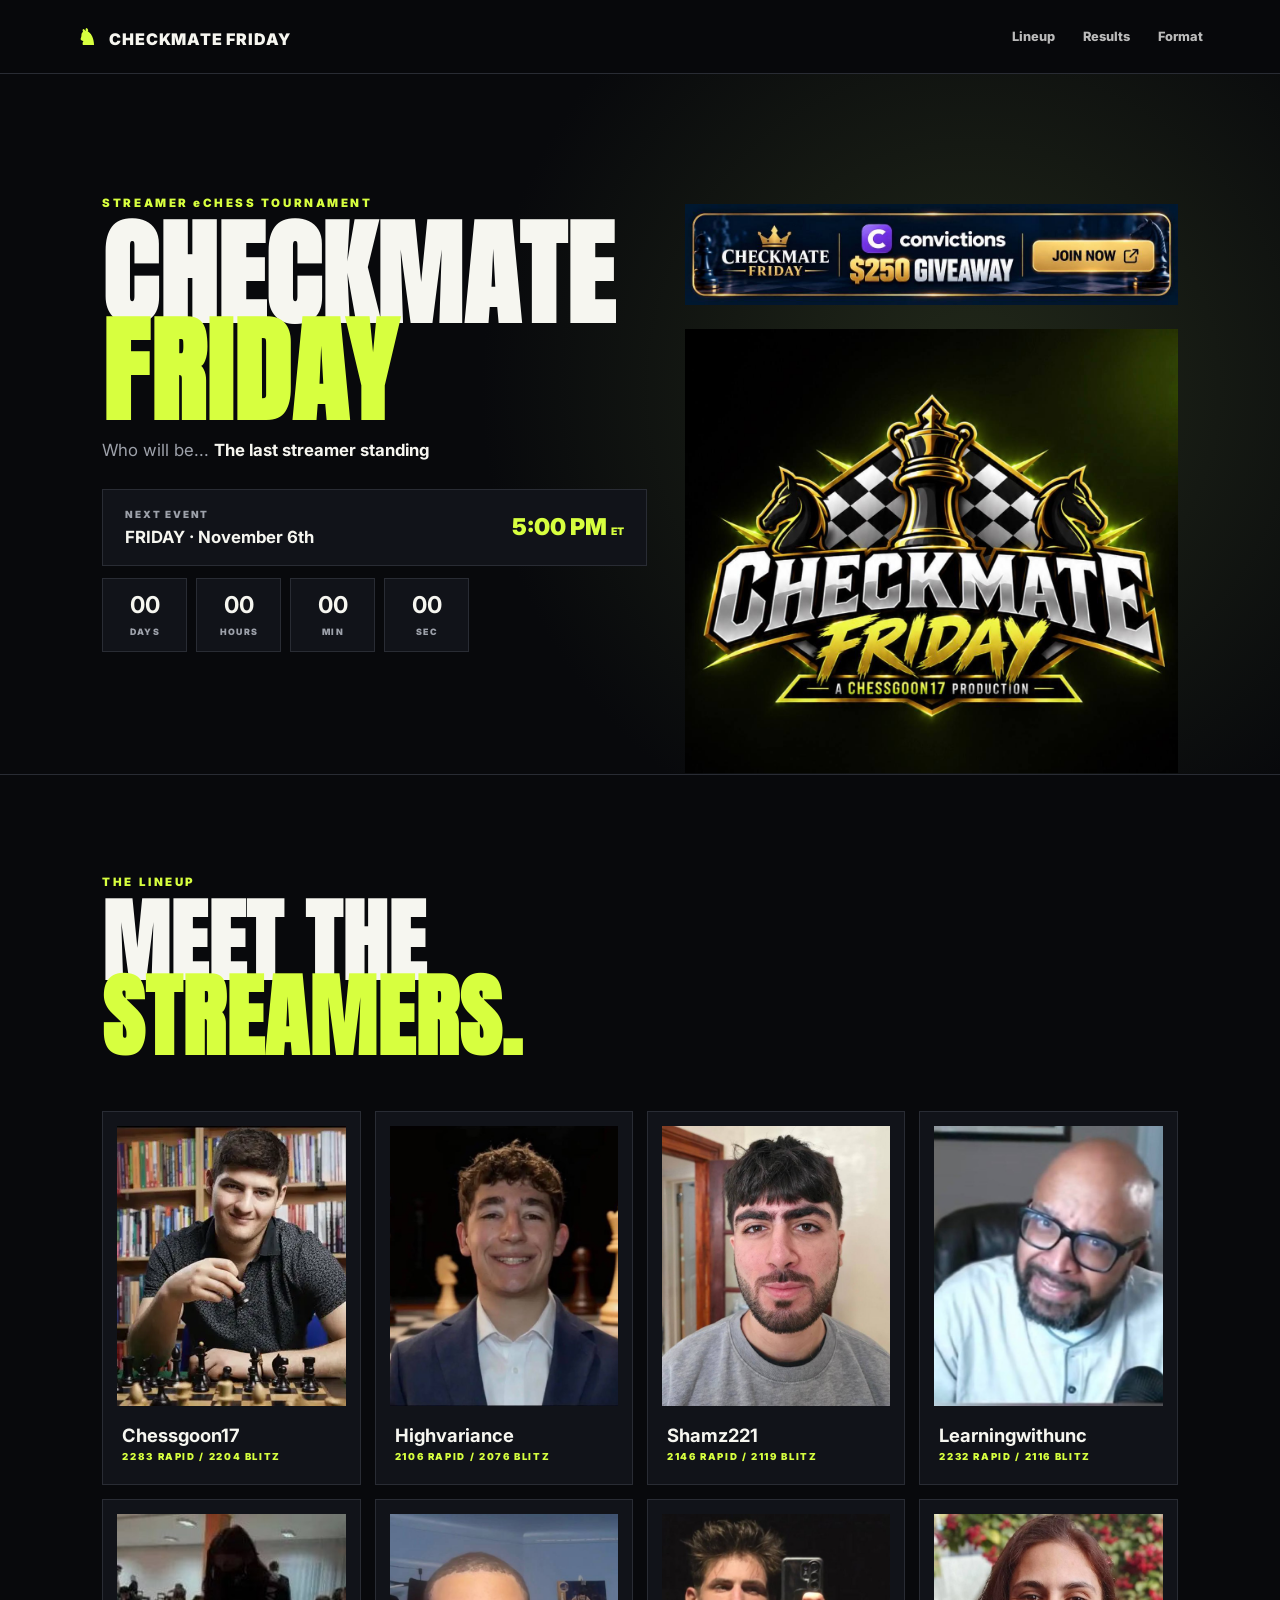
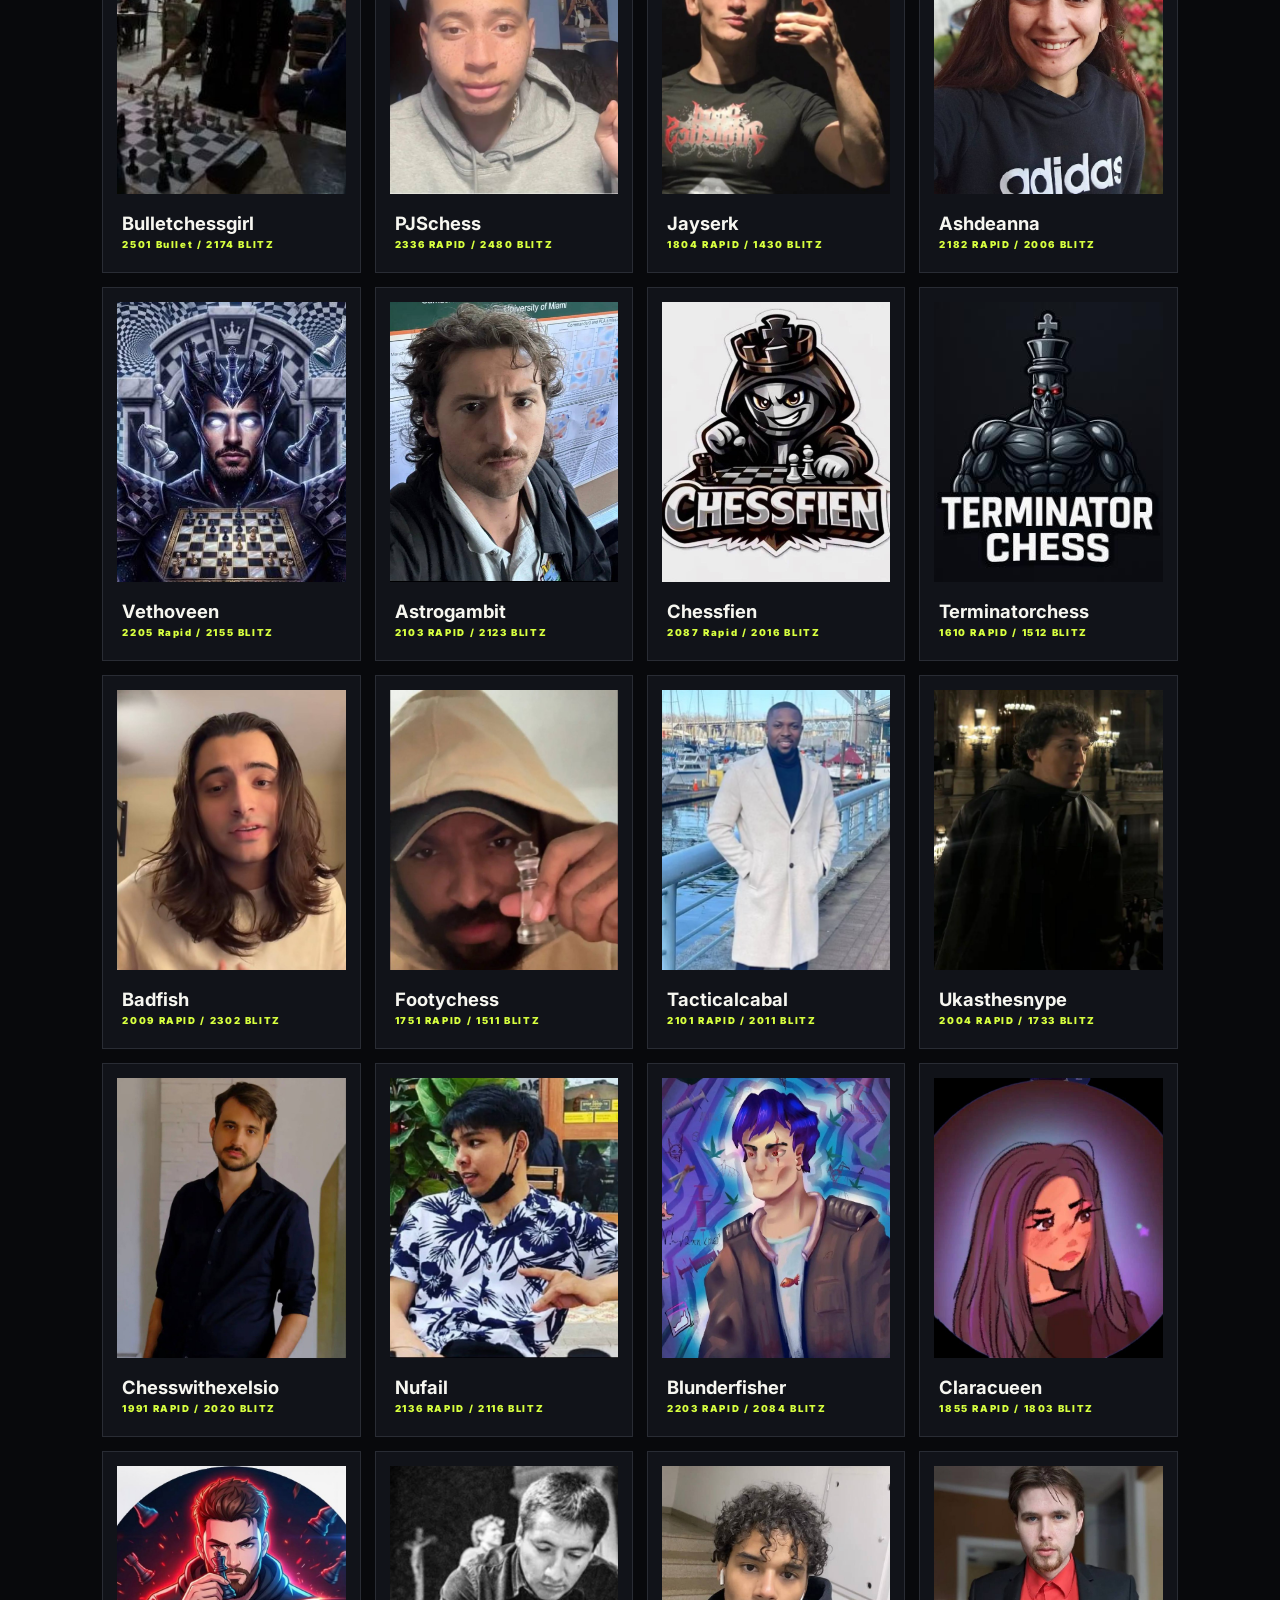
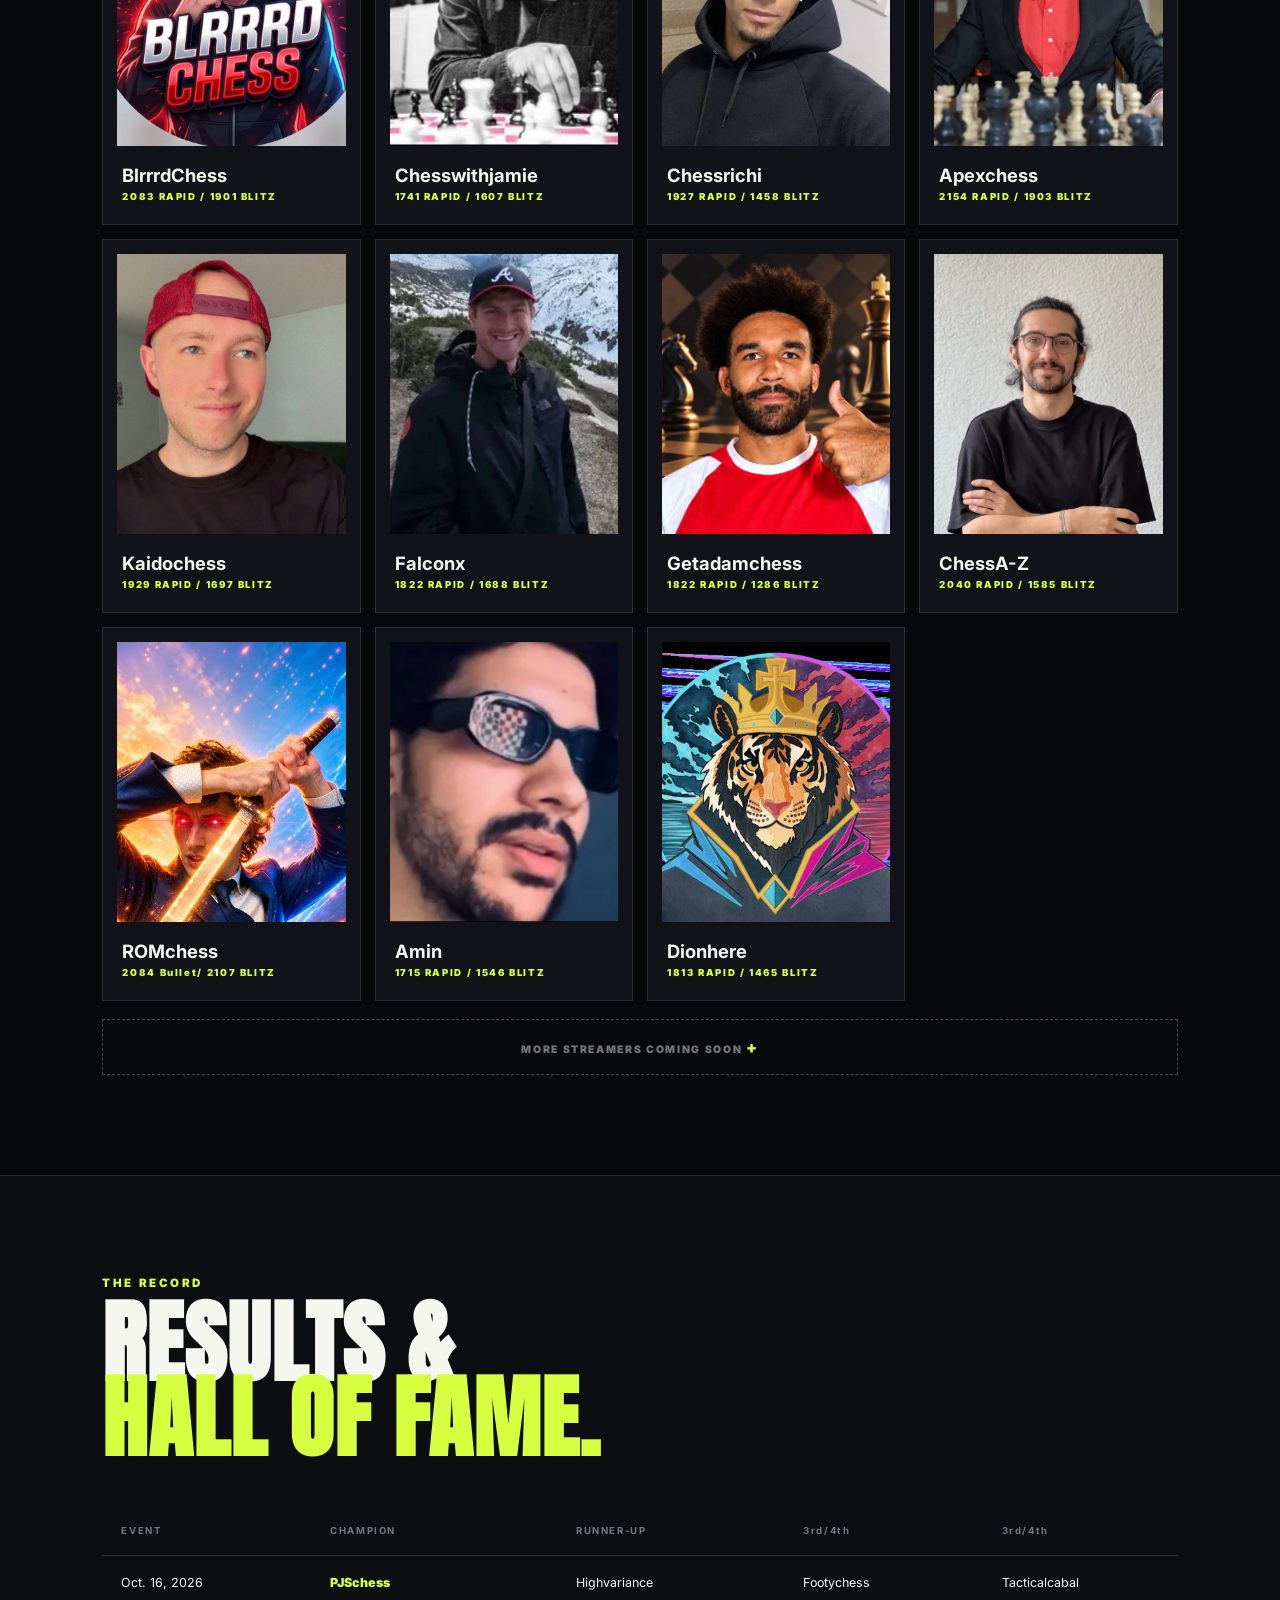
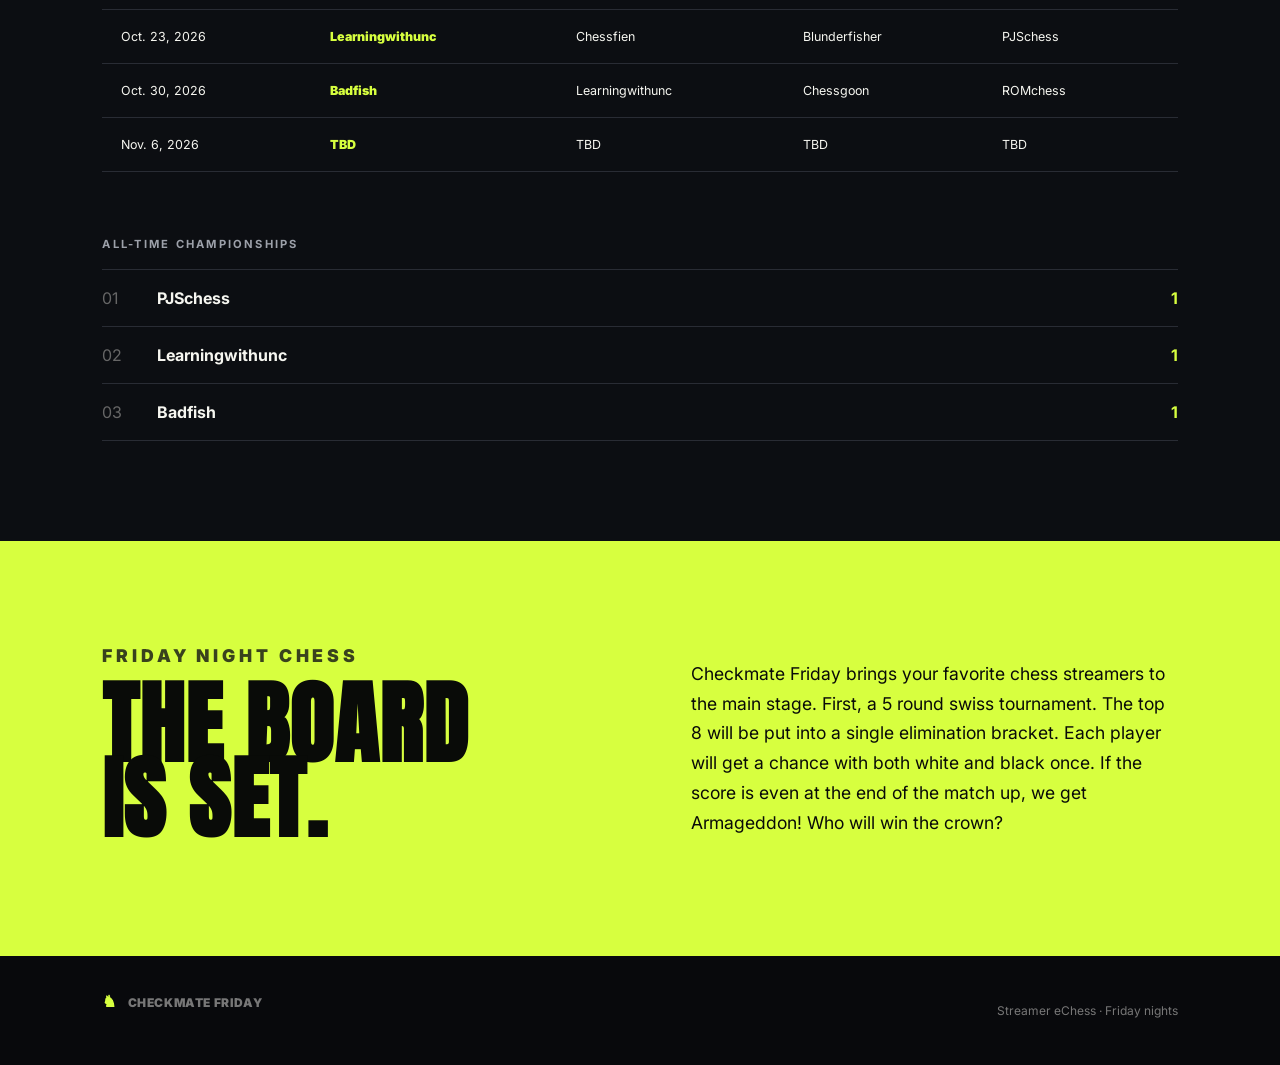
==== commit 47fc8999: "Update index.html" ====
--- a/index.html
+++ b/index.html
@@ -48,6 +48,7 @@
             <article class="player"> <div class="photo"><img src="Astrogambit.jpg" alt="Astrogambit"></div><h3>Astrogambit</h3><p> 2103 RAPID / 2123 BLITZ </p></article>
      <article class="player"> <div class="photo"><img src="Chessfien.jpg" alt="Chessfien"></div><h3>Chessfien</h3><p> 2087 Rapid / 2016 BLITZ </p></article>
         <article class="player"> <div class="photo"><img src="Terminatorchess.jpg" alt="Terminatorchess"></div><h3>Terminatorchess</h3><p> 1610 RAPID / 1512 BLITZ </p></article>
+            <article class="player"> <div class="photo"><img src="badfish.jpg" alt="Badfish"></div><h3>Badfish</h3><p> 2009 RAPID / 2302 BLITZ </p></article>
         <article class="player"> <div class="photo"><img src="footychess.jpg" alt="Footychess"></div><h3>Footychess</h3><p> 1751 RAPID / 1511 BLITZ </p></article>
      <article class="player"> <div class="photo"><img src="Tacticalcabal.jpg" alt="Tacticalcabal"></div><h3>Tacticalcabal</h3><p> 2101 RAPID / 2011 BLITZ </p></article>
      <article class="player"> <div class="photo"><img src="Ukas.jpg" alt="Ukasthesnype"></div><h3>Ukasthesnype</h3><p> 2004 RAPID / 1733 BLITZ </p></article>
@@ -55,7 +56,6 @@
      <article class="player"> <div class="photo"><img src="nufail.jpg" alt="Nufail"></div><h3>Nufail</h3><p> 2136 RAPID / 2116 BLITZ </p></article>
        <article class="player"> <div class="photo"><img src="blunderfisher.jpg" alt="Blunderfisher"></div><h3>Blunderfisher</h3><p> 2203 RAPID / 2084 BLITZ </p></article>
     <article class="player"> <div class="photo"><img src="Claracueen.jpg" alt="Claracueen"></div><h3>Claracueen</h3><p> 1855 RAPID / 1803 BLITZ </p></article>
-        <article class="player"> <div class="photo"><img src="badfish.jpg" alt="Badfish"></div><h3>Badfish</h3><p> 2009 RAPID / 2302 BLITZ </p></article>
          <article class="player"> <div class="photo"><img src="BlrrrdChess.jpg" alt="BlrrrdChess"></div><h3>BlrrrdChess</h3><p> 2083 RAPID / 1901 BLITZ </p></article>
      <article class="player"> <div class="photo"><img src="Chesswithjamie.jpg" alt="Chesswithjamie"></div><h3>Chesswithjamie</h3><p> 1741 RAPID / 1607 BLITZ </p></article>
      <article class="player"> <div class="photo"><img src="chessrichi.jpg" alt="Chessrichi"></div><h3>Chessrichi</h3><p> 1927 RAPID / 1458 BLITZ </p></article>
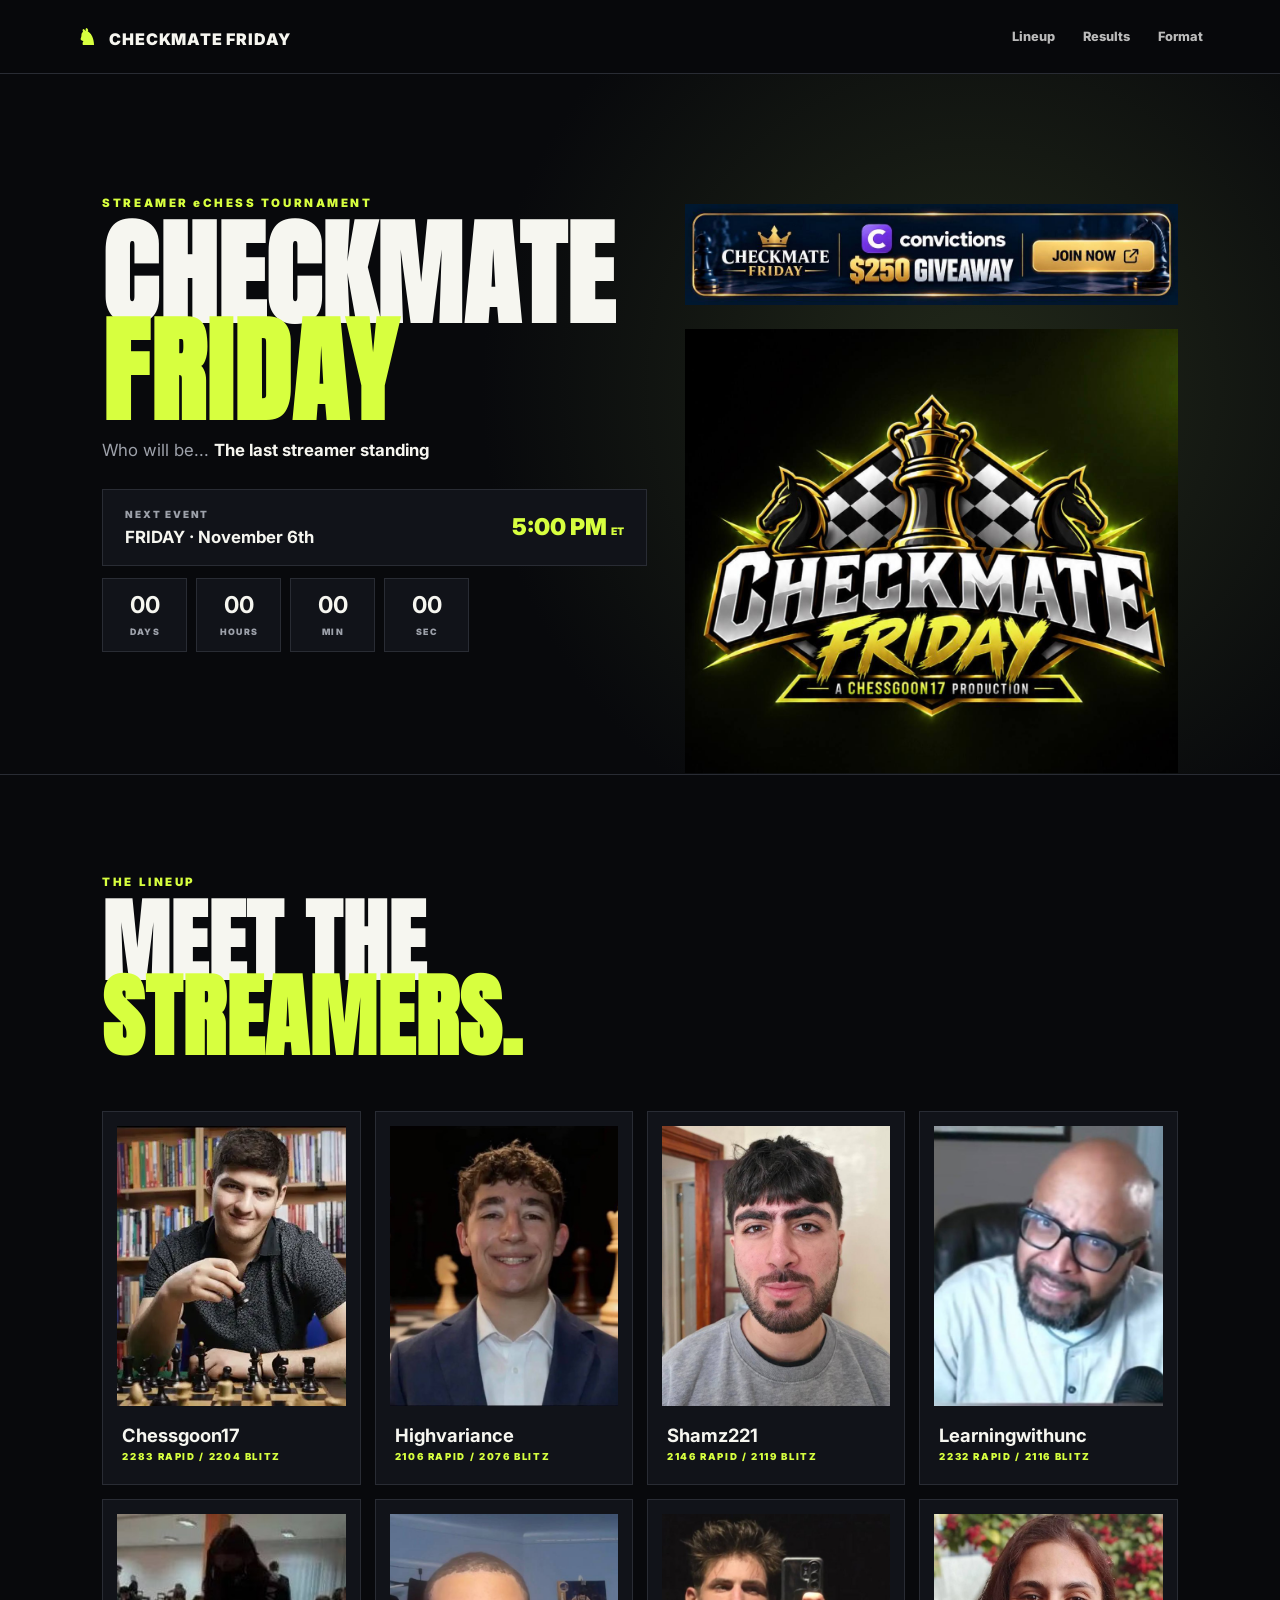
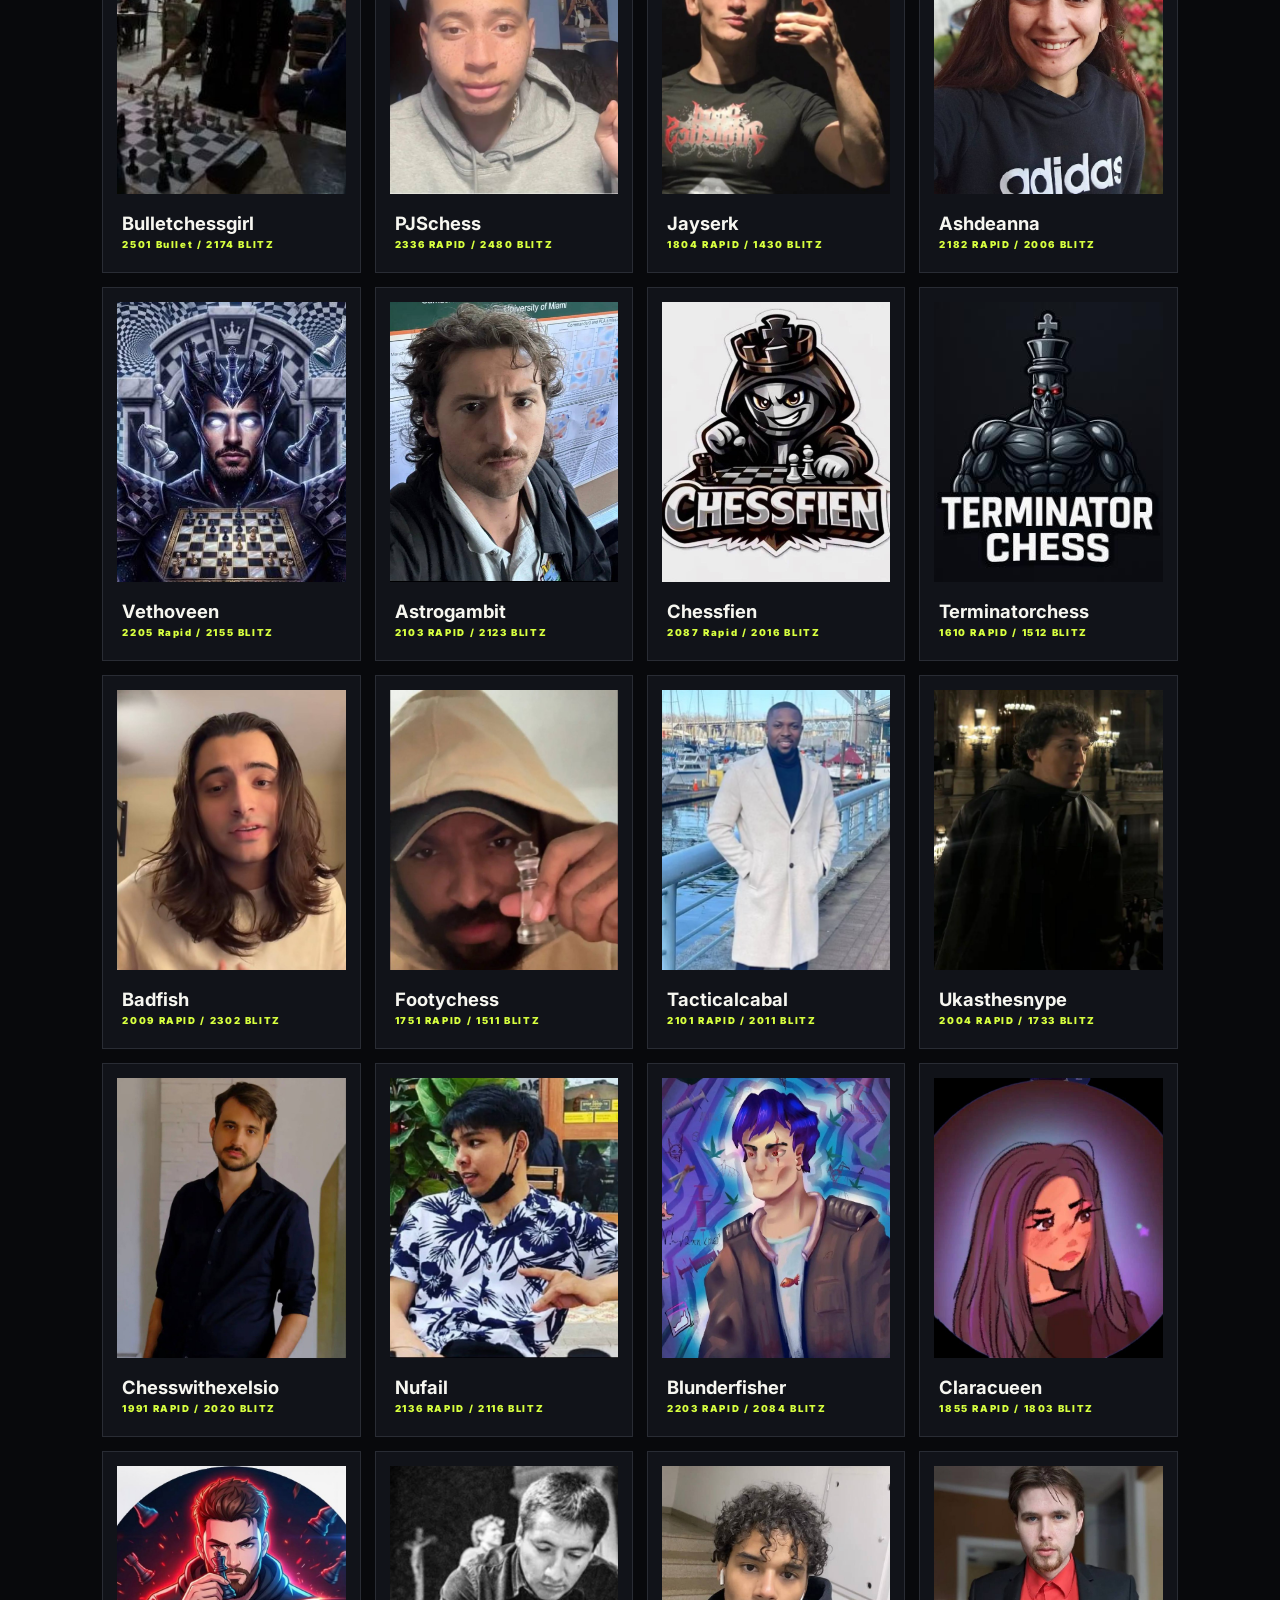
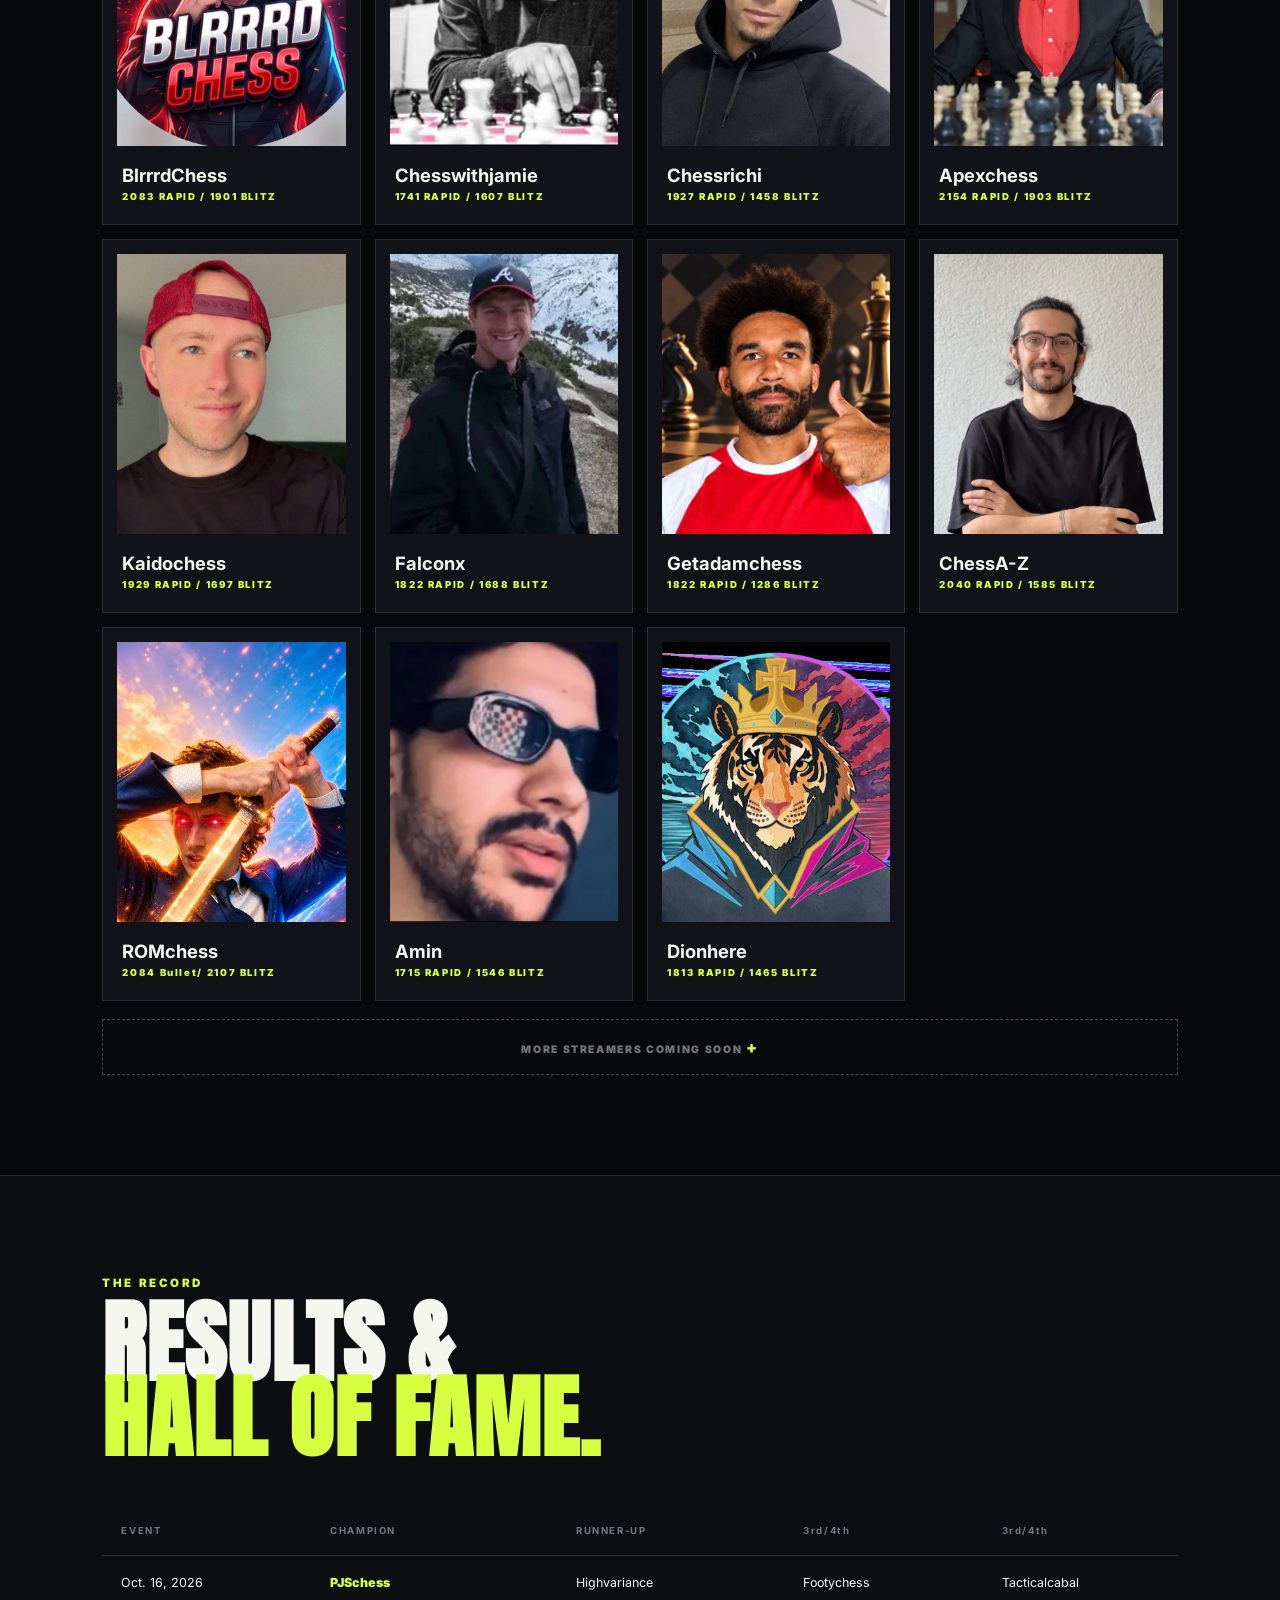
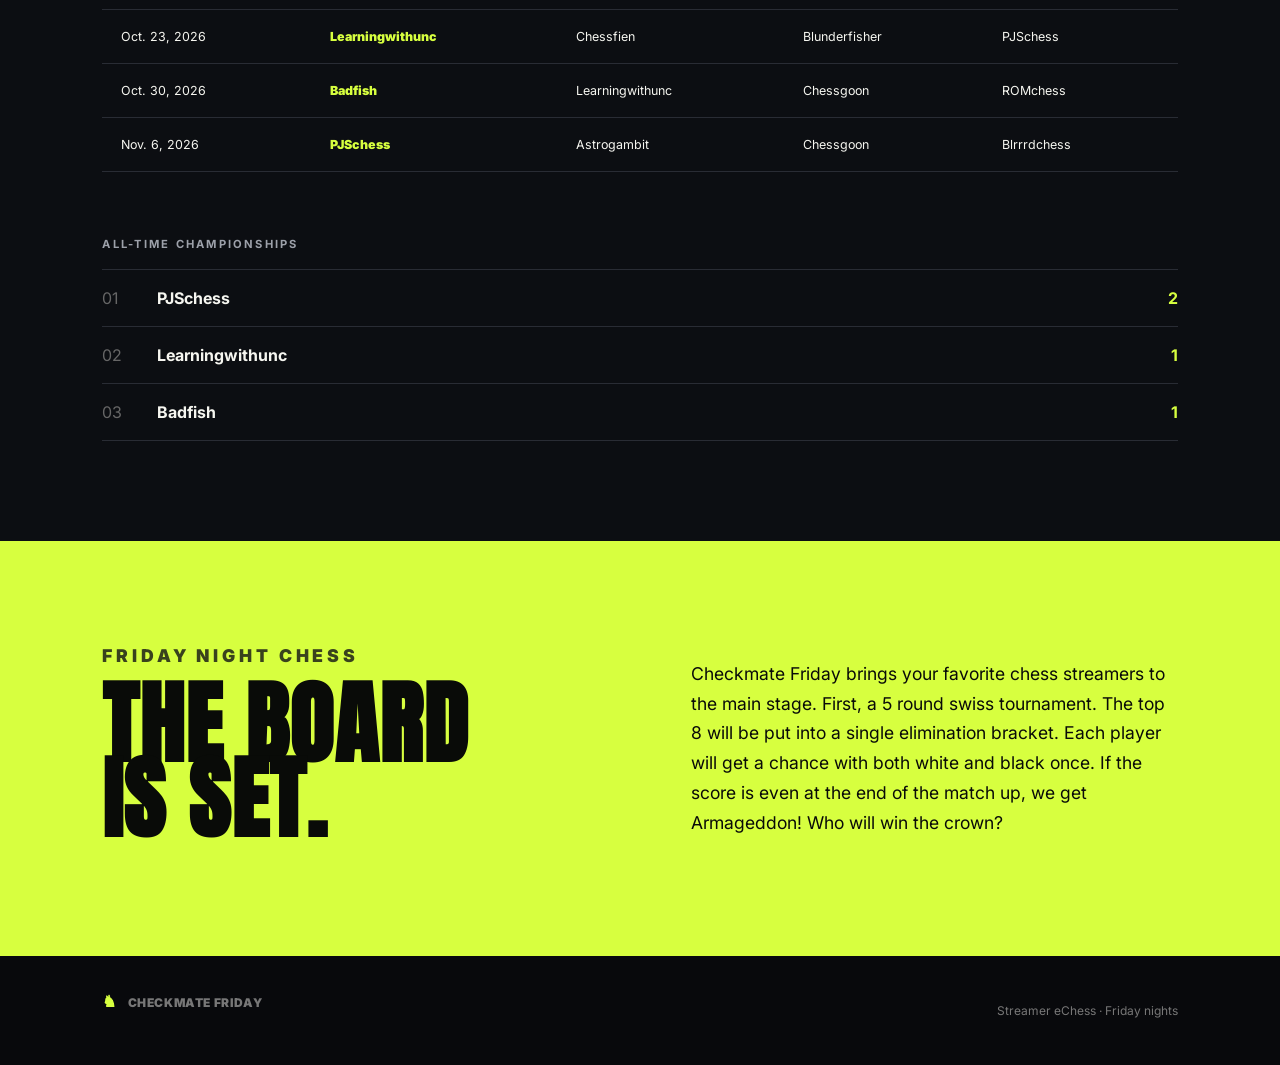
==== commit d32e0f04: "Update index.html" ====
--- a/index.html
+++ b/index.html
@@ -83,13 +83,13 @@
         <tr><td>Oct. 16, 2026</td><td class="pending">PJSchess</td><td>Highvariance</td><td>Footychess</td><td>Tacticalcabal</td></tr>
          <tr><td>Oct. 23, 2026</td><td class="pending">Learningwithunc</td><td>Chessfien</td><td>Blunderfisher</td><td>PJSchess</td></tr>
            <tr><td>Oct. 30, 2026</td><td class="pending">Badfish</td><td>Learningwithunc</td><td>Chessgoon</td><td>ROMchess</td></tr>
-            <tr><td>Nov. 6, 2026</td><td class="pending">TBD</td><td>TBD</td><td>TBD</td><td>TBD</td></tr>
+            <tr><td>Nov. 6, 2026</td><td class="pending">PJSchess</td><td>Astrogambit</td><td>Chessgoon</td><td>Blrrrdchess</td></tr>
 
       </tbody></table>
     </div>
     <h3 class="subhead">ALL-TIME CHAMPIONSHIPS</h3>
     <div class="standings">
-      <div><span>01</span><strong>PJSchess</strong><b>1</b></div>
+      <div><span>01</span><strong>PJSchess</strong><b>2</b></div>
       <div><span>02</span><strong>Learningwithunc</strong><b>1</b></div>
          <div><span>03</span><strong>Badfish</strong><b>1</b></div>
     </div>
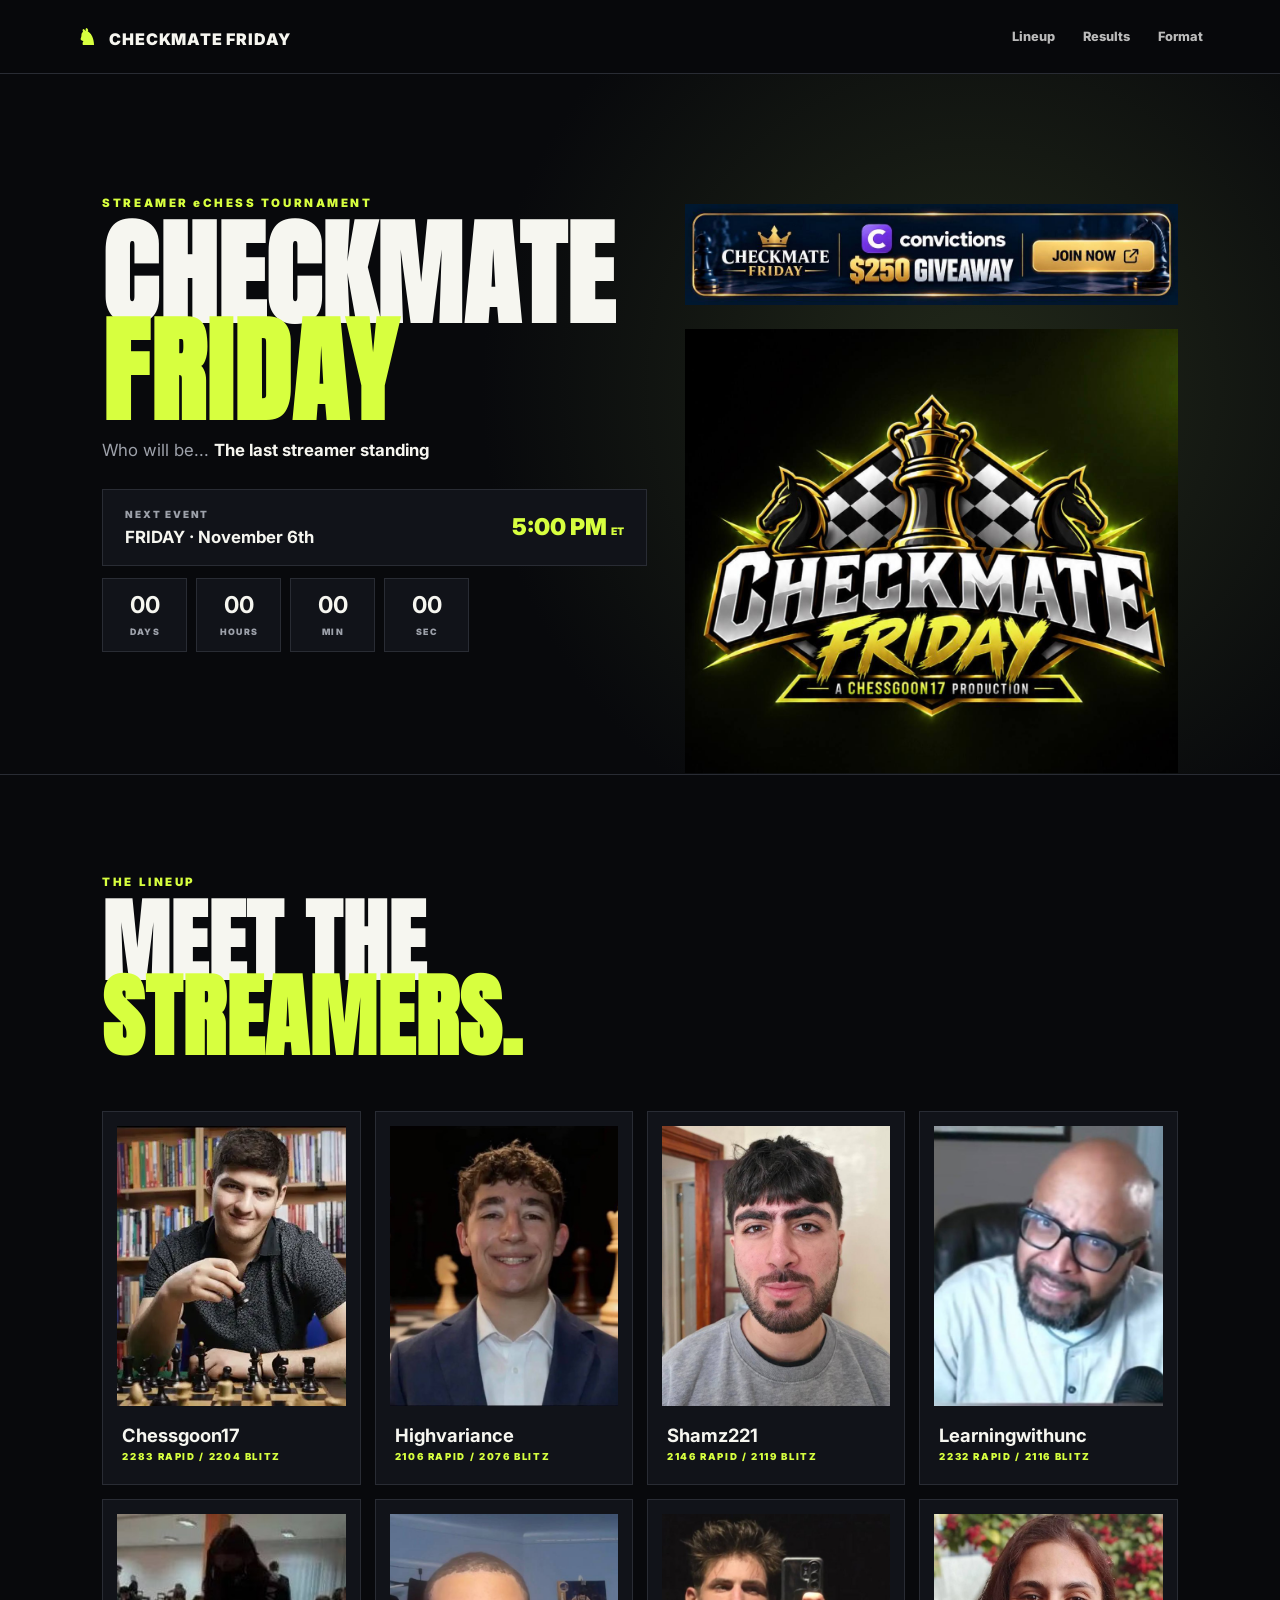
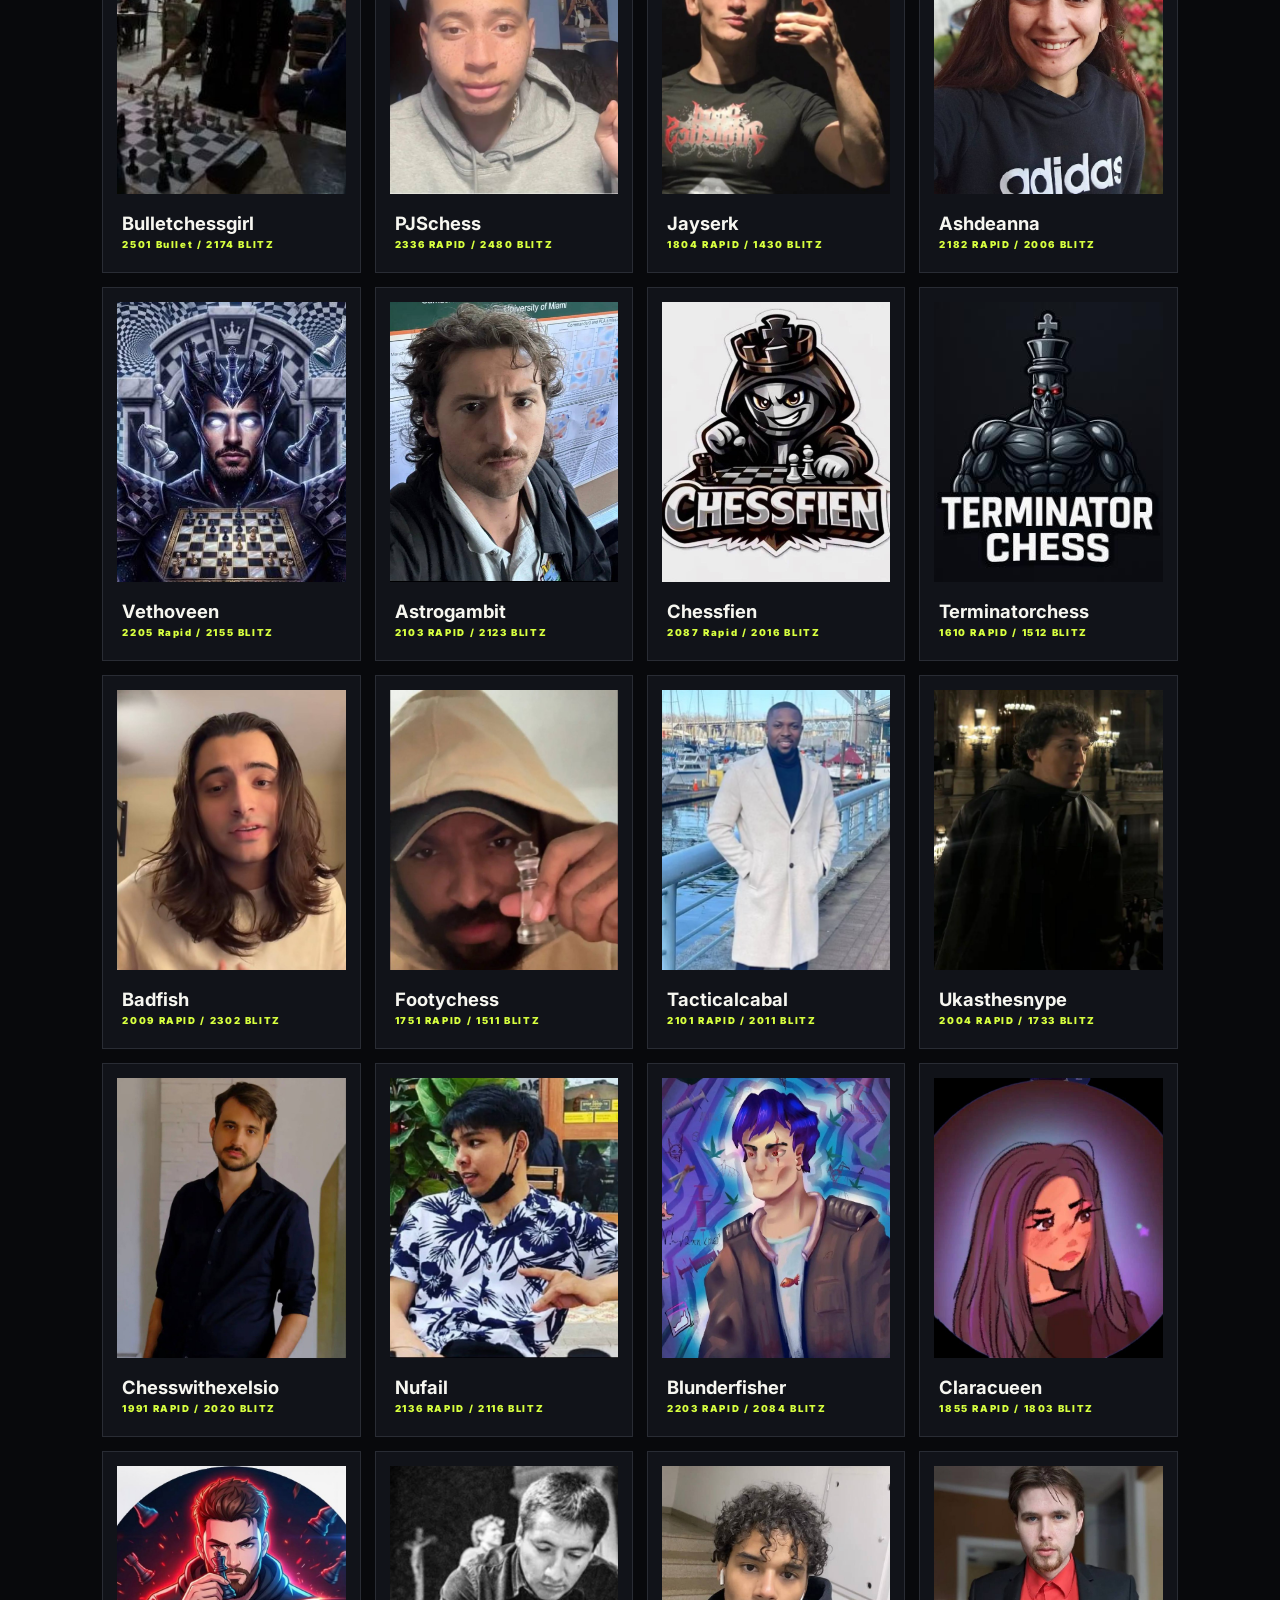
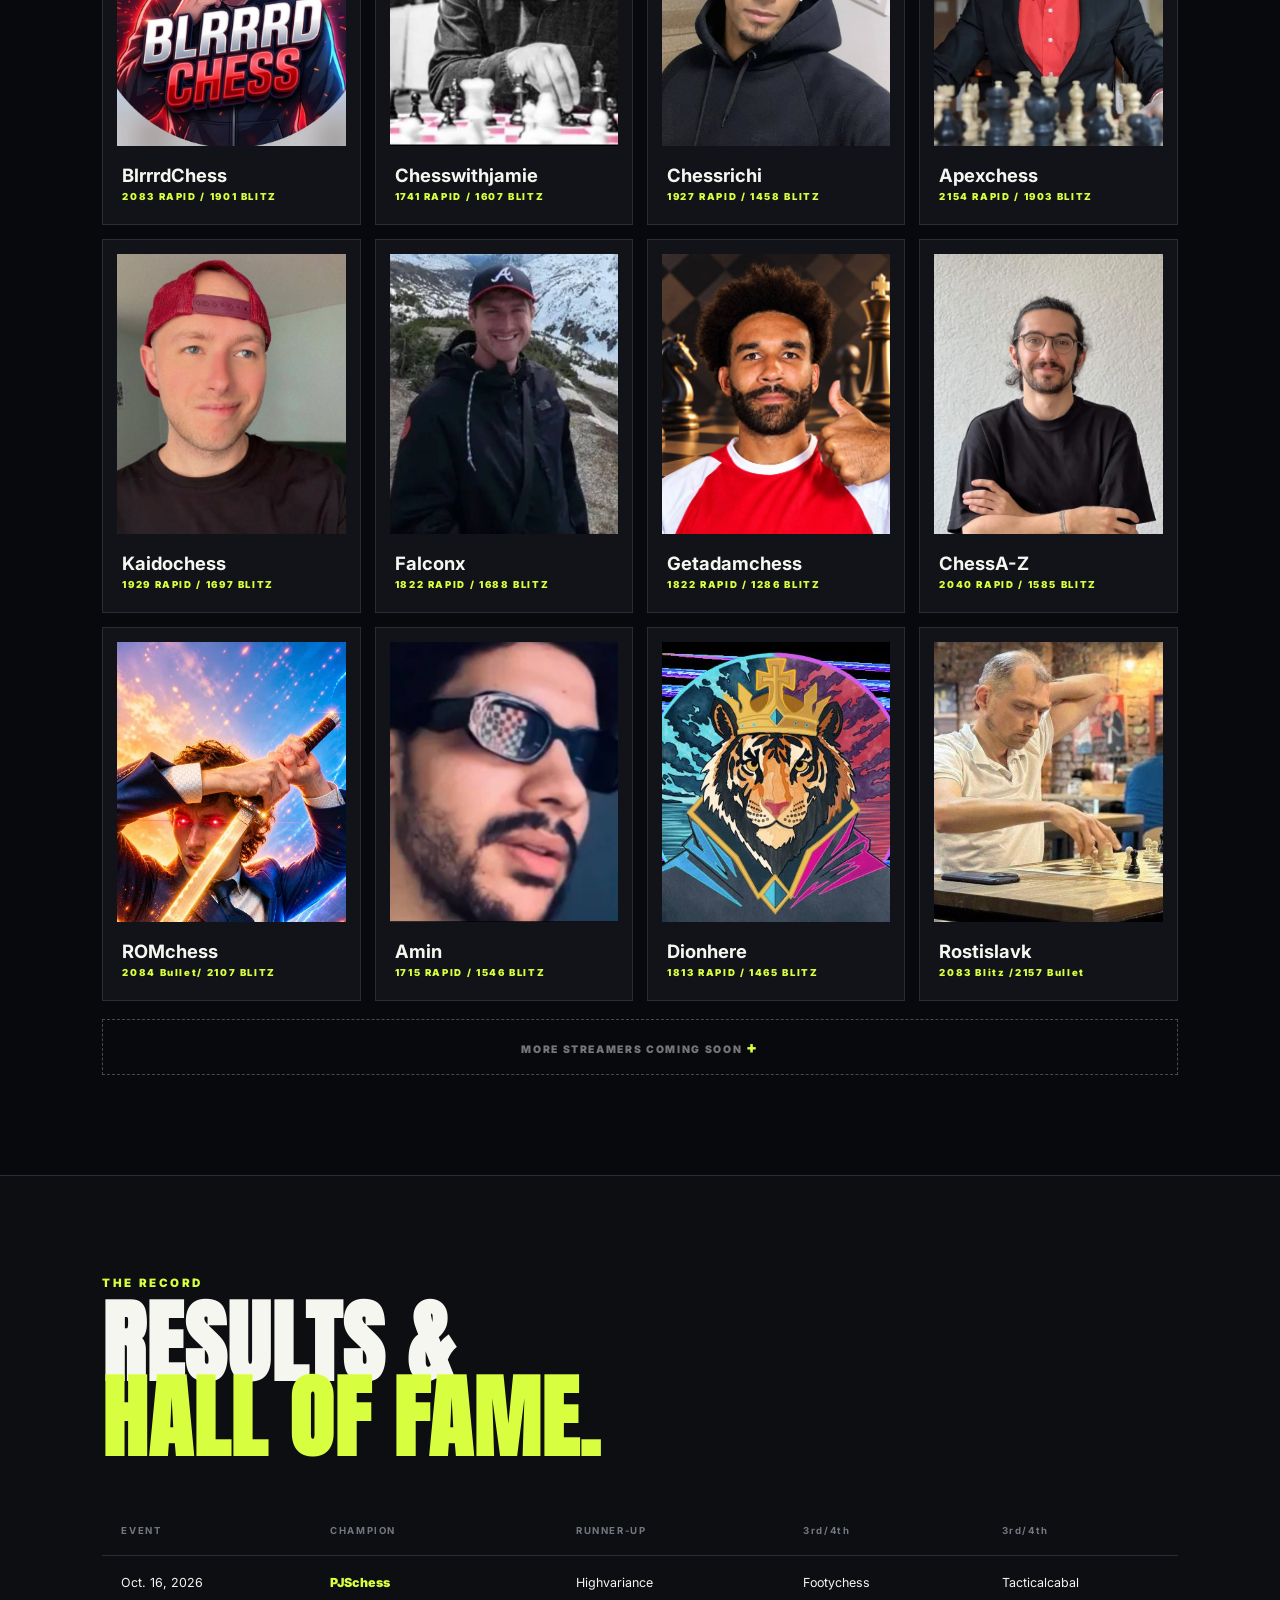
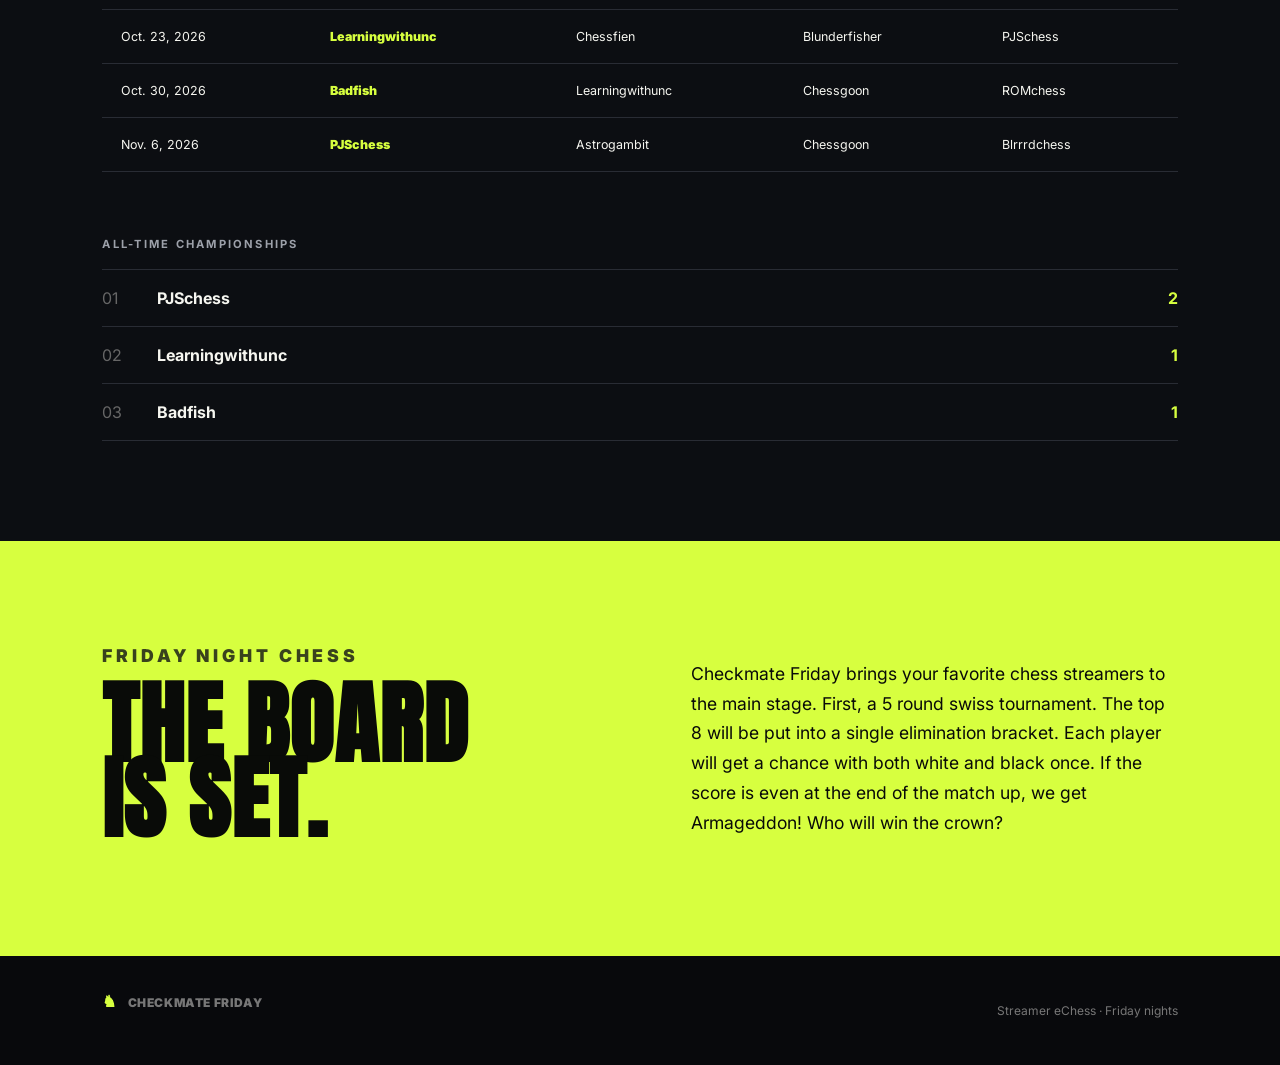
==== commit a3146c30: "Update index.html" ====
--- a/index.html
+++ b/index.html
@@ -67,6 +67,8 @@
       <article class="player"> <div class="photo"><img src="ROMchess.jpg" alt=ROMchess"></div><h3>ROMchess</h3><p> 2084 Bullet/ 2107 BLITZ </p></article>
 <article class="player"> <div class="photo"><img src="Amin.jpg" alt=Amin"></div><h3>Amin</h3><p> 1715 RAPID / 1546 BLITZ </p></article>
     <article class="player"> <div class="photo"><img src="Dionhere.jpg" alt=Dionhere"></div><h3>Dionhere</h3><p> 1813 RAPID / 1465 BLITZ </p></article>
+        <article class="player"> <div class="photo"><img src="Rostislavk.jpg" alt=Rostislavk"></div><h3>Rostislavk</h3><p> 2083 Blitz /2157 Bullet </p></article>
+
 
 
   </div>
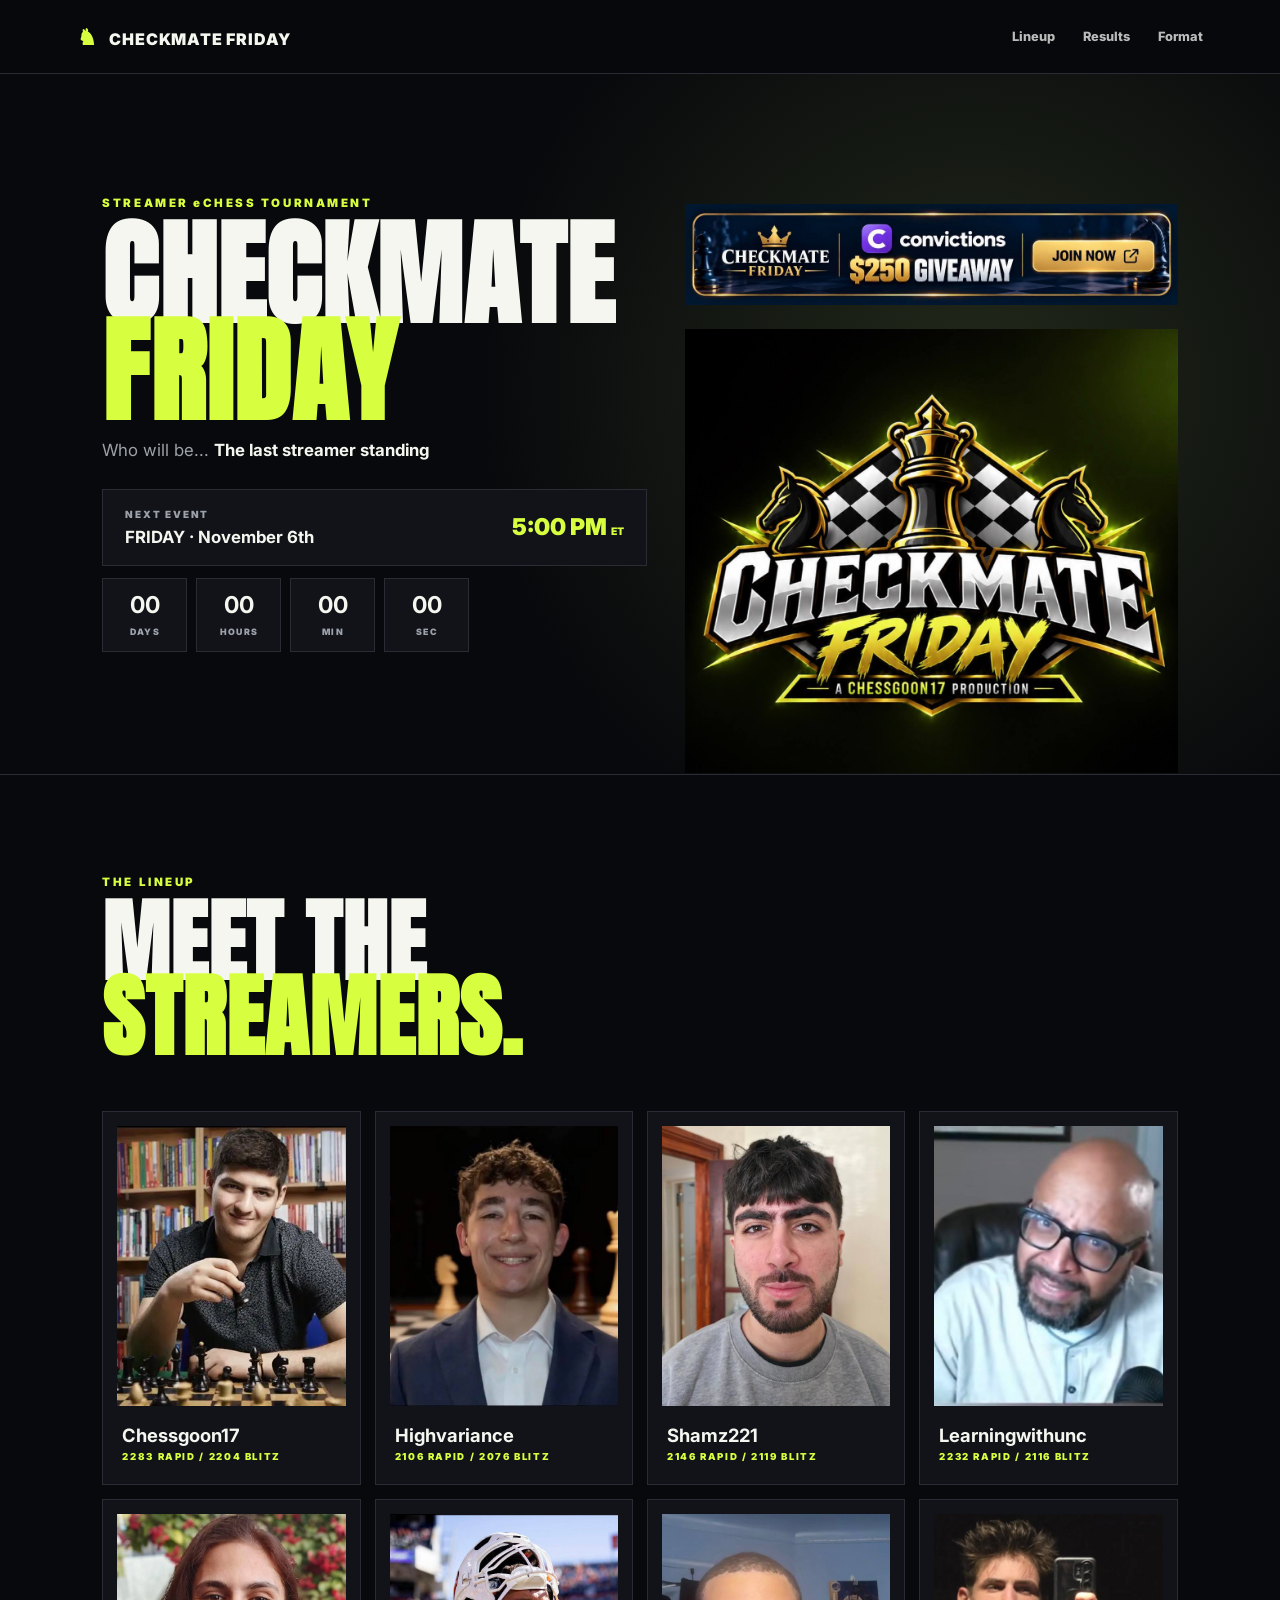
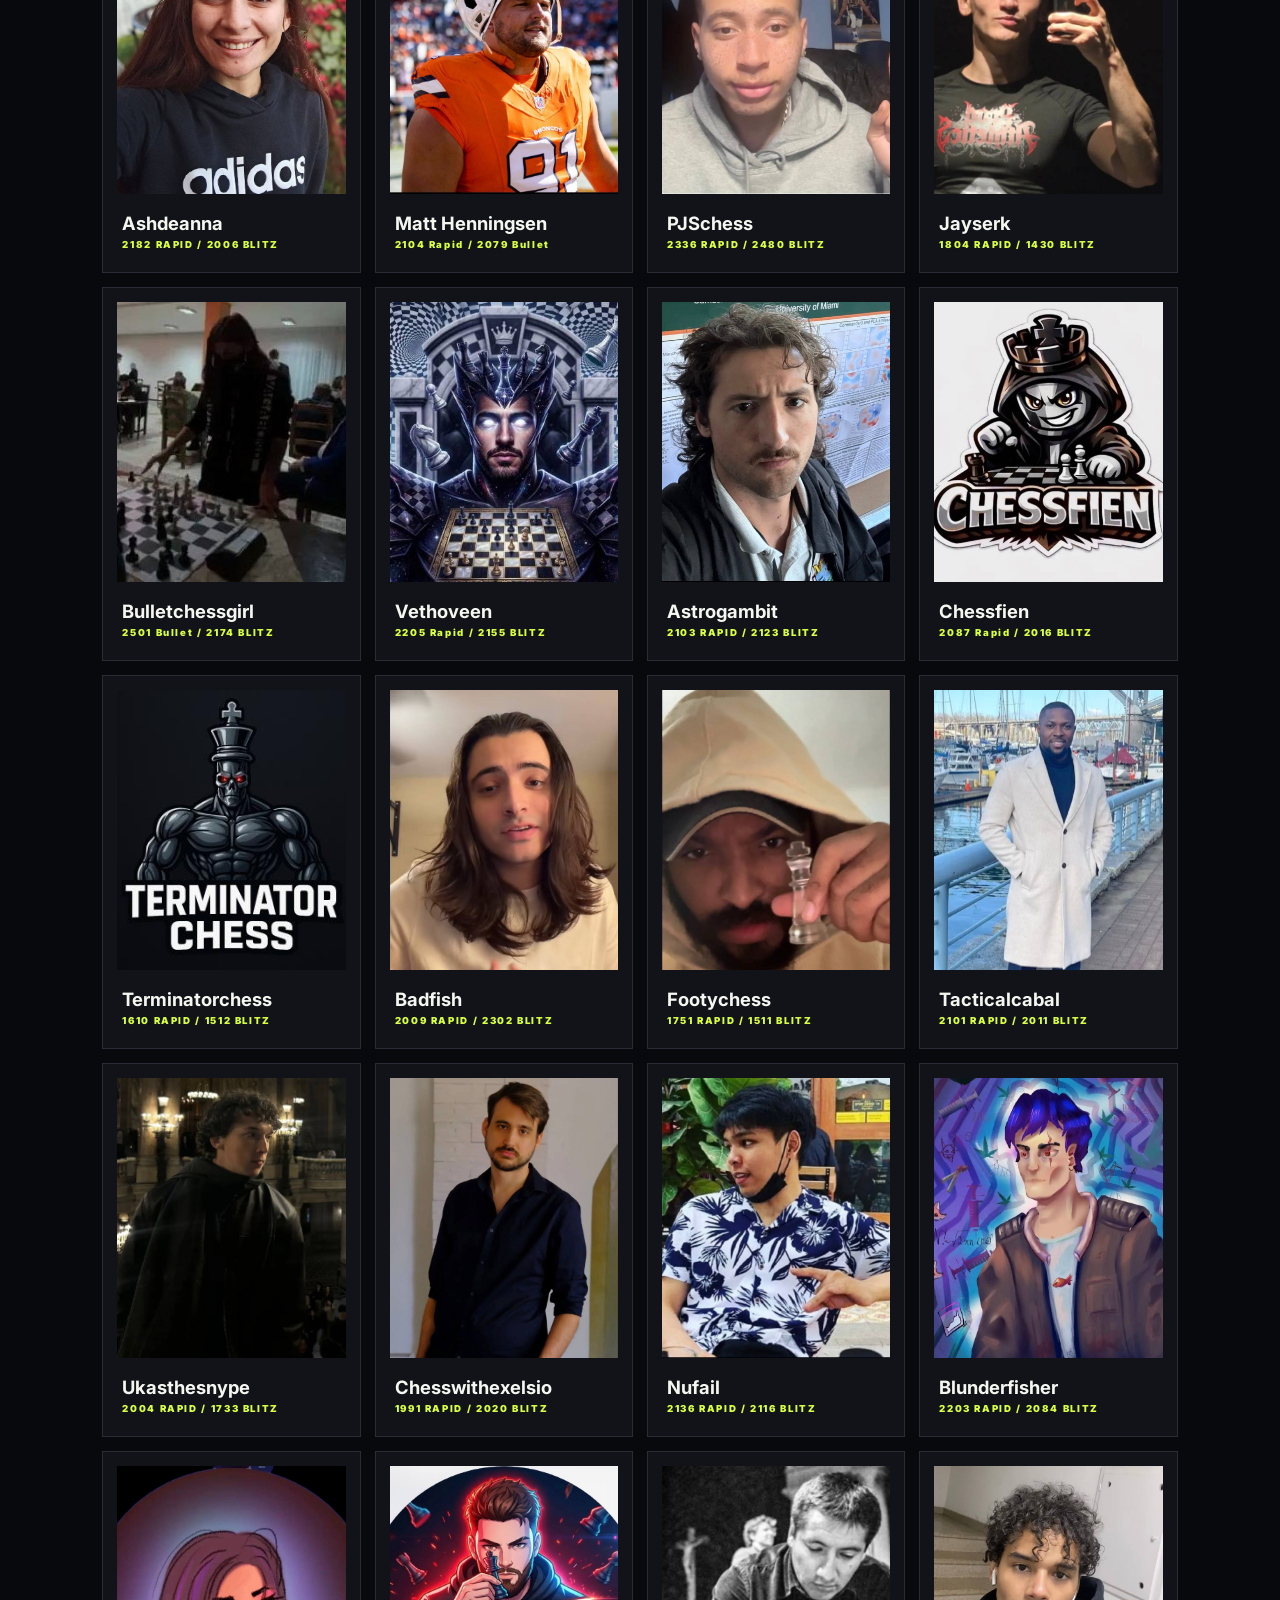
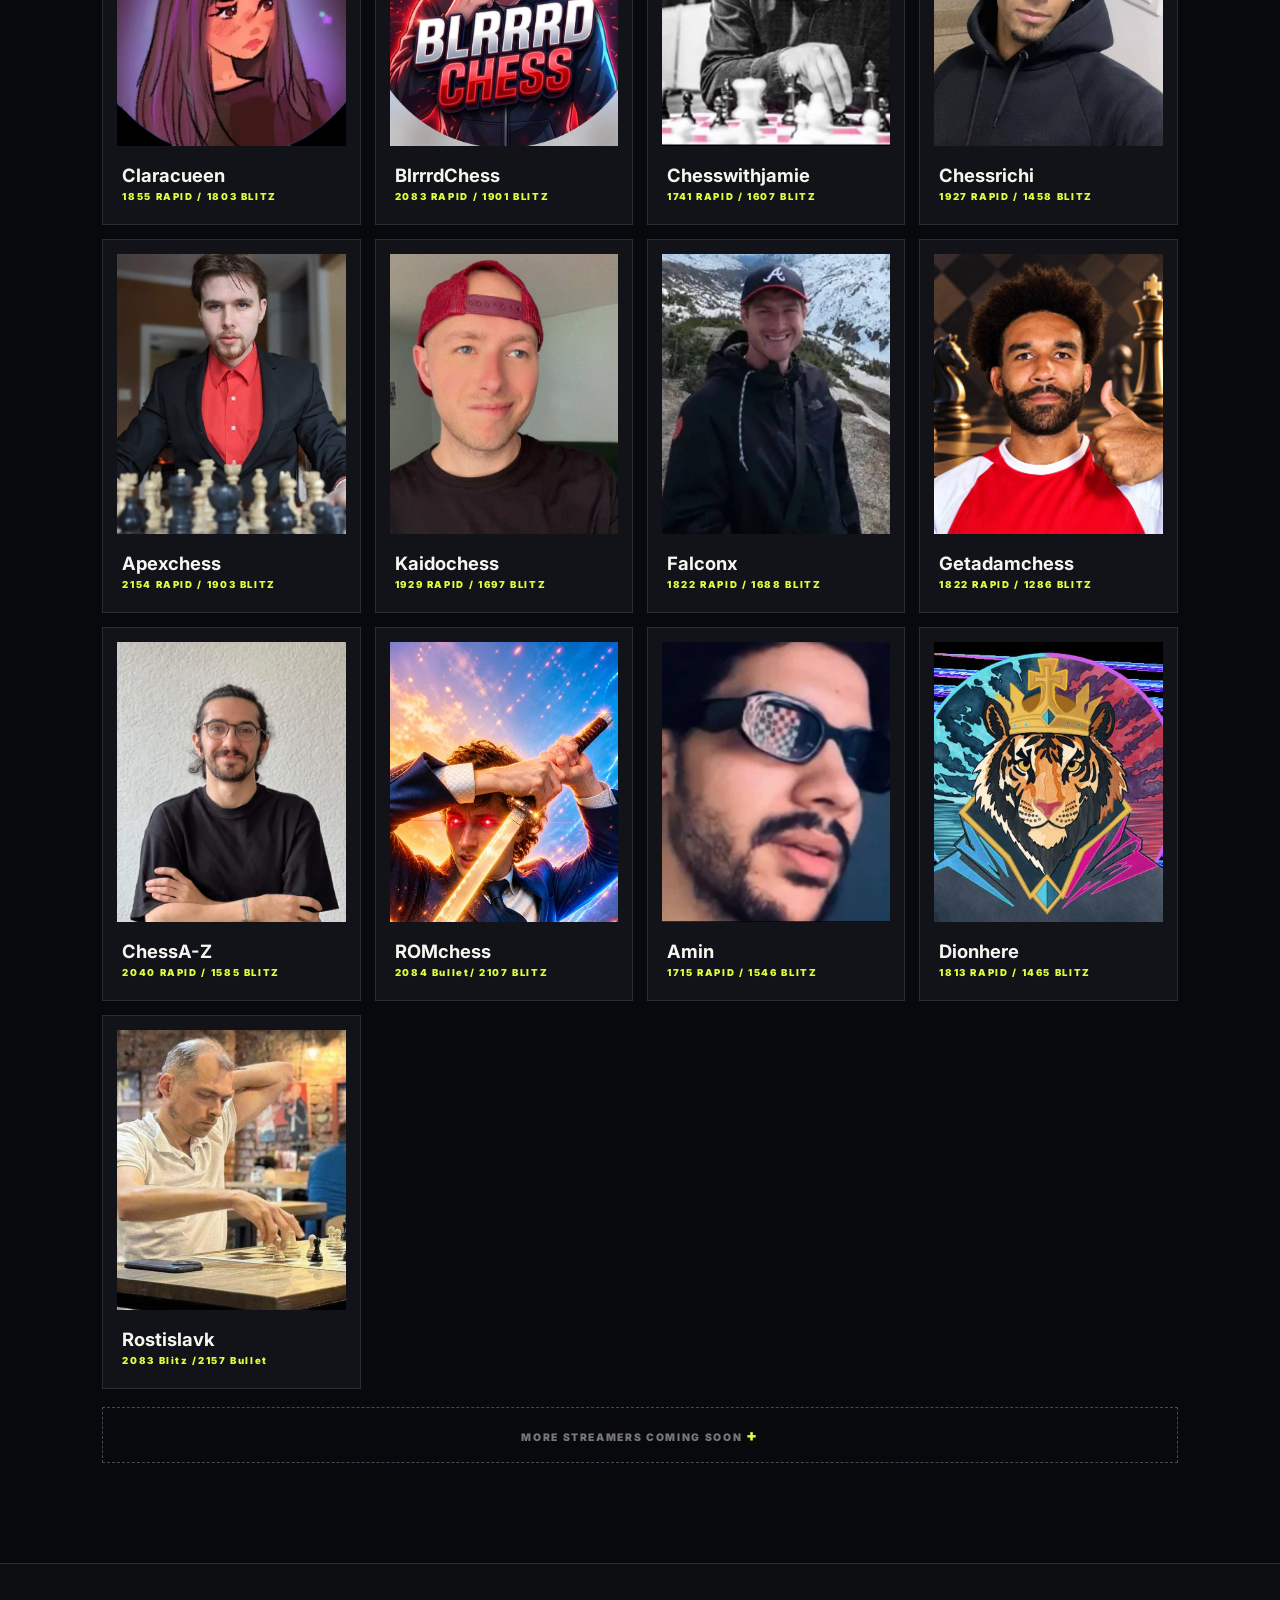
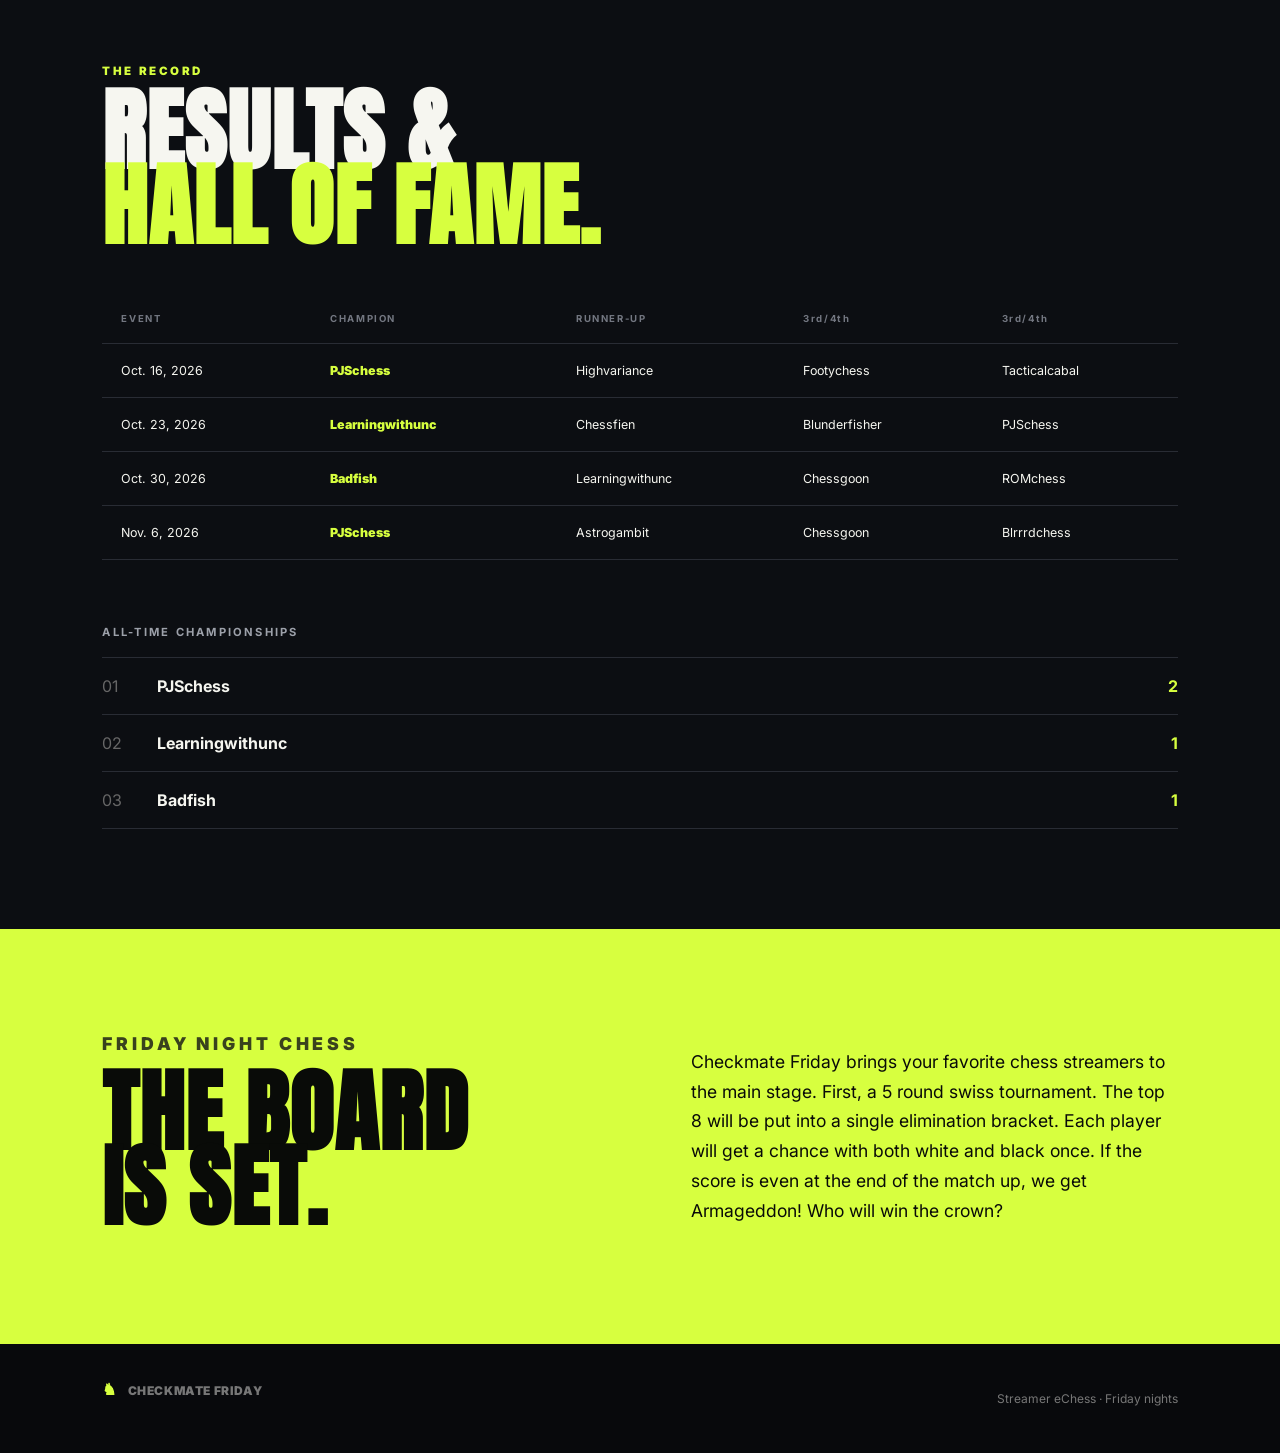
==== commit 7231dd00: "Update index.html" ====
--- a/index.html
+++ b/index.html
@@ -40,10 +40,11 @@
          <article class="player"> <div class="photo"><img src="highvariance.jpg" alt="Highvariance"></div><h3>Highvariance</h3><p> 2106 RAPID / 2076 BLITZ </p></article>
      <article class="player"> <div class="photo"><img src="shamz221.jpg" alt="Shamz221"></div><h3>Shamz221</h3><p> 2146 RAPID / 2119 BLITZ </p></article>
      <article class="player"> <div class="photo"><img src="Chessunc.jpg" alt="Learningwithunc"></div><h3>Learningwithunc</h3><p> 2232 RAPID / 2116 BLITZ </p></article>
-     <article class="player"> <div class="photo"><img src="bulletchessgirl.jpg" alt="Bulletchessgirl"></div><h3>Bulletchessgirl</h3><p> 2501 Bullet / 2174 BLITZ </p></article>
+            <article class="player"> <div class="photo"><img src="Ashdeanna.jpg" alt="Ashdeanna"></div><h3>Ashdeanna</h3><p> 2182 RAPID / 2006 BLITZ </p></article>
+         <article class="player"> <div class="photo"><img src="Matt Henningsen.jpg" alt="Matt Henningsen"></div><h3>Matt Henningsen</h3><p> 2104 Rapid / 2079 Bullet </p></article>
     <article class="player"> <div class="photo"><img src="PJSCHESS.jpg" alt="PJSchess"></div><h3>PJSchess</h3><p> 2336 RAPID / 2480 BLITZ </p></article>
     <article class="player"> <div class="photo"><img src="Jayserk.jpg" alt="Jayserk"></div><h3>Jayserk</h3><p> 1804 RAPID / 1430 BLITZ </p></article>
-        <article class="player"> <div class="photo"><img src="Ashdeanna.jpg" alt="Ashdeanna"></div><h3>Ashdeanna</h3><p> 2182 RAPID / 2006 BLITZ </p></article>
+         <article class="player"> <div class="photo"><img src="bulletchessgirl.jpg" alt="Bulletchessgirl"></div><h3>Bulletchessgirl</h3><p> 2501 Bullet / 2174 BLITZ </p></article>
          <article class="player"> <div class="photo"><img src="Vethoveen.jpg" alt="Vethoveen"></div><h3>Vethoveen</h3><p> 2205 Rapid / 2155 BLITZ </p></article>
             <article class="player"> <div class="photo"><img src="Astrogambit.jpg" alt="Astrogambit"></div><h3>Astrogambit</h3><p> 2103 RAPID / 2123 BLITZ </p></article>
      <article class="player"> <div class="photo"><img src="Chessfien.jpg" alt="Chessfien"></div><h3>Chessfien</h3><p> 2087 Rapid / 2016 BLITZ </p></article>
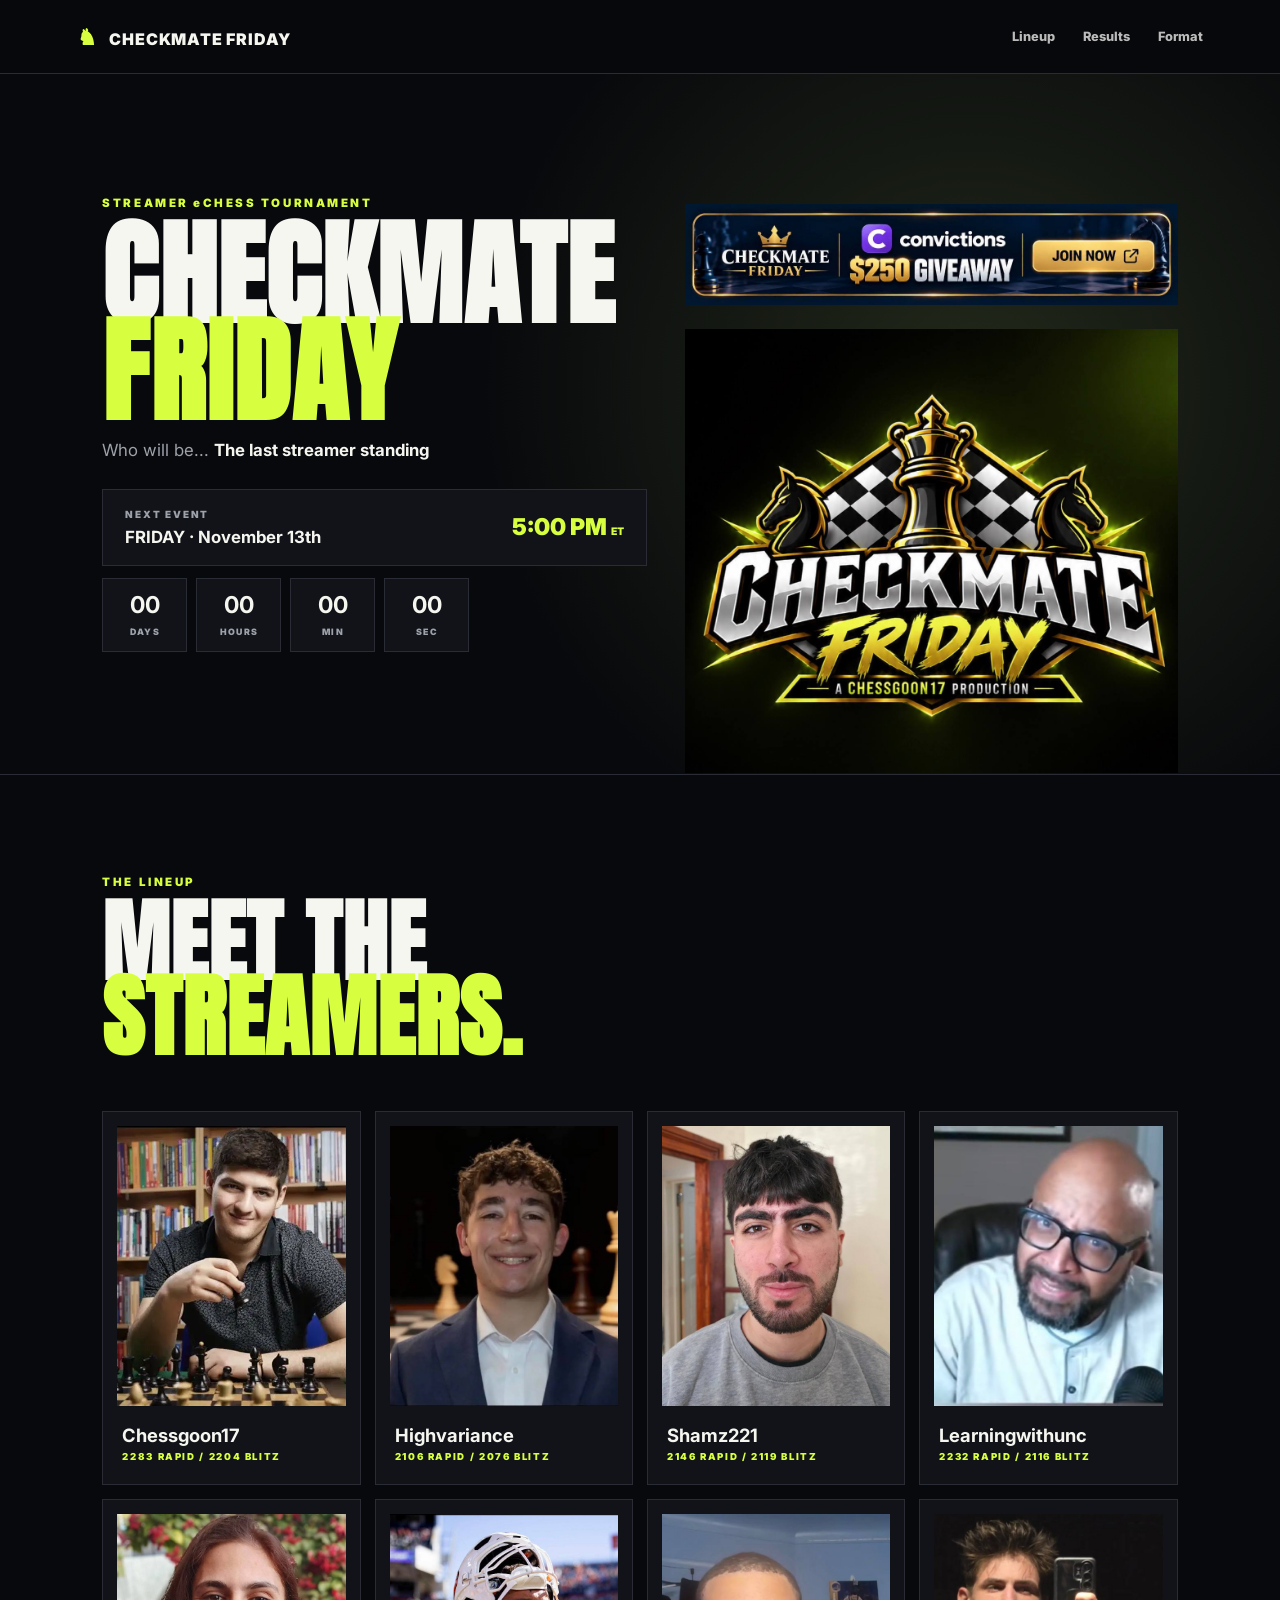
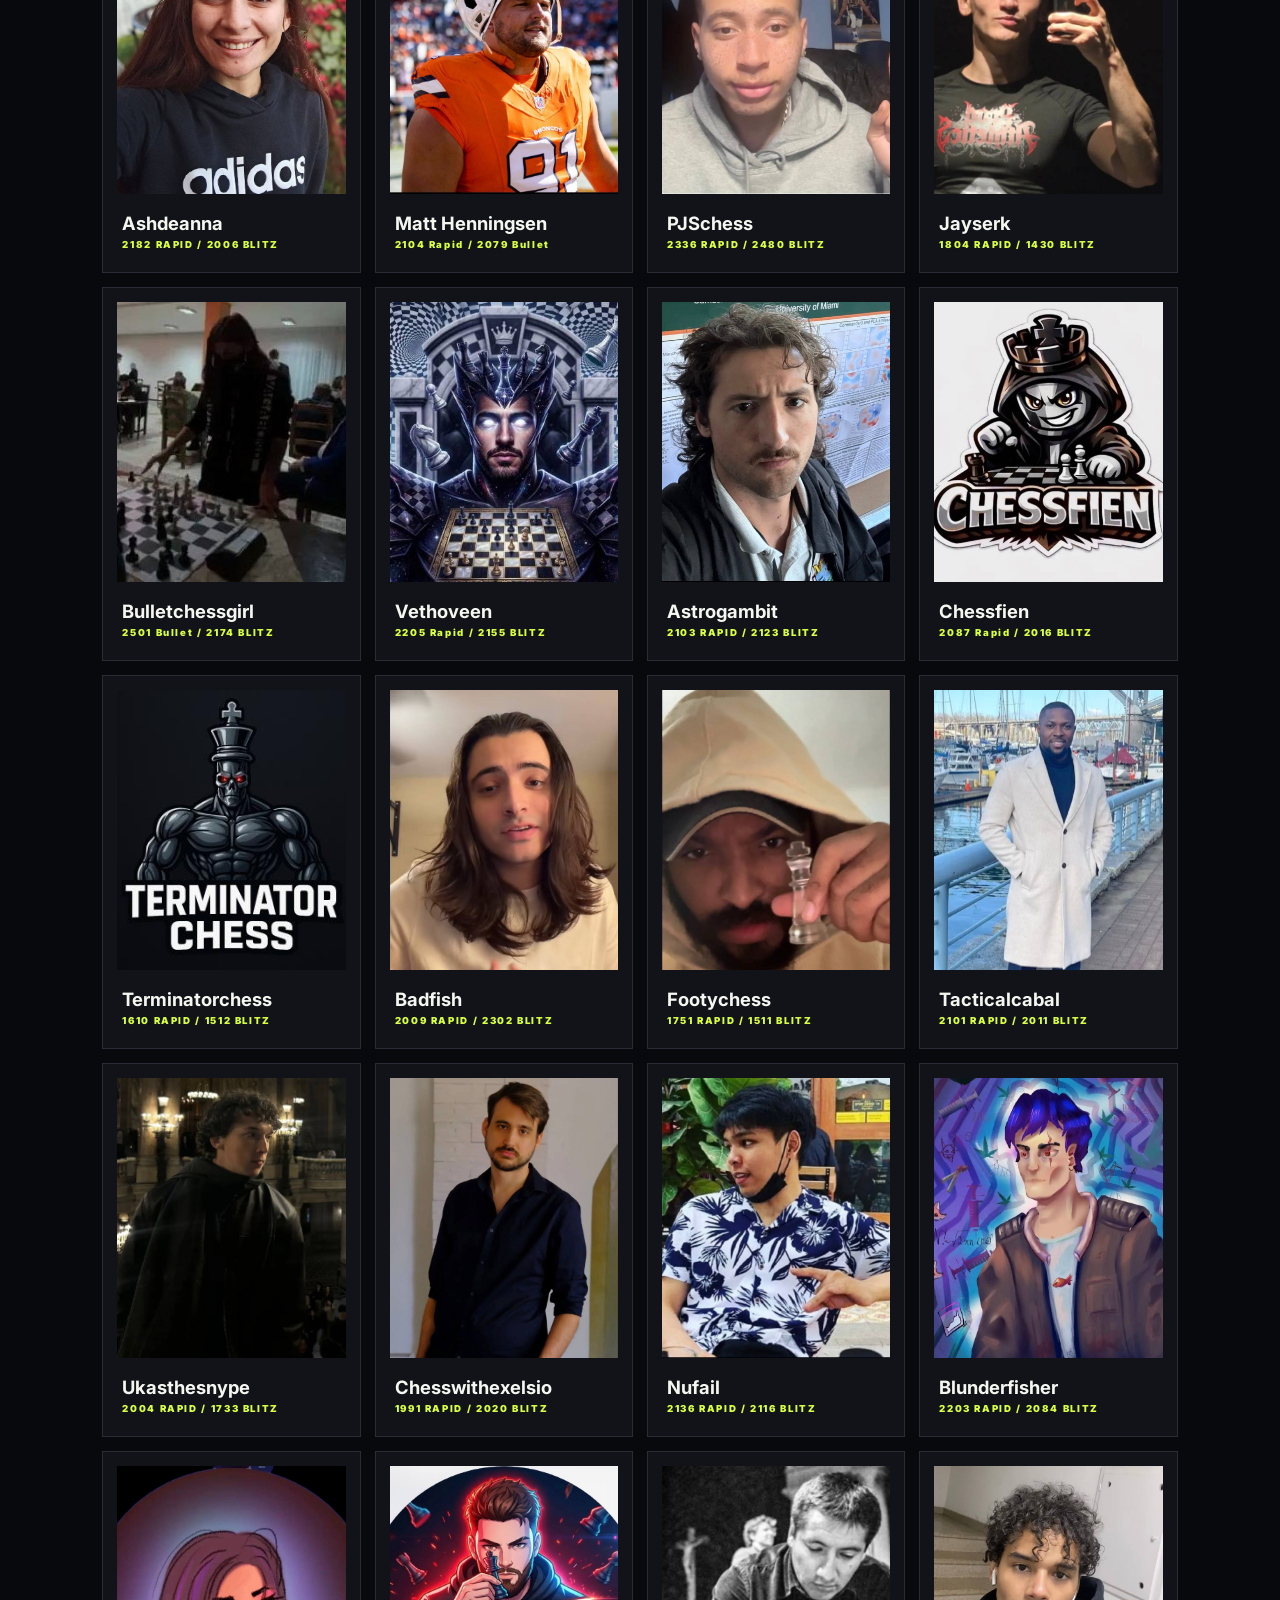
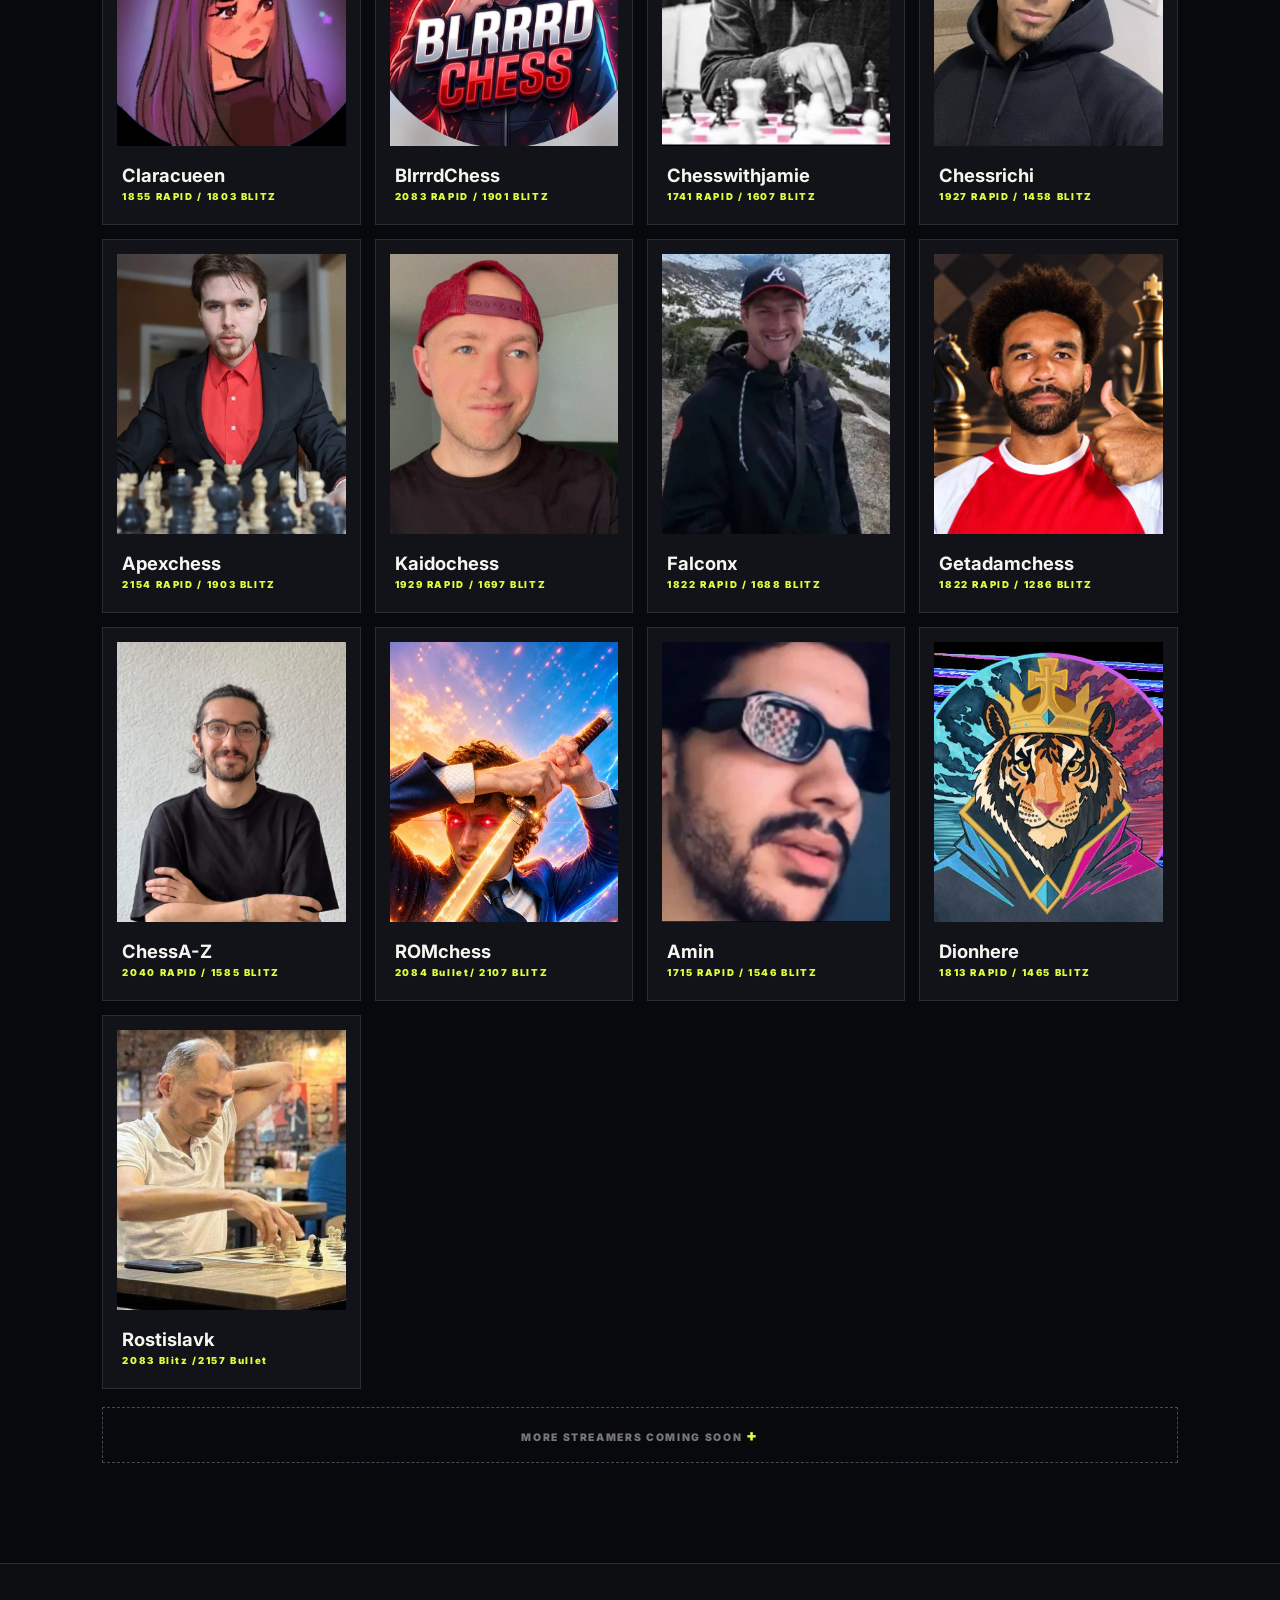
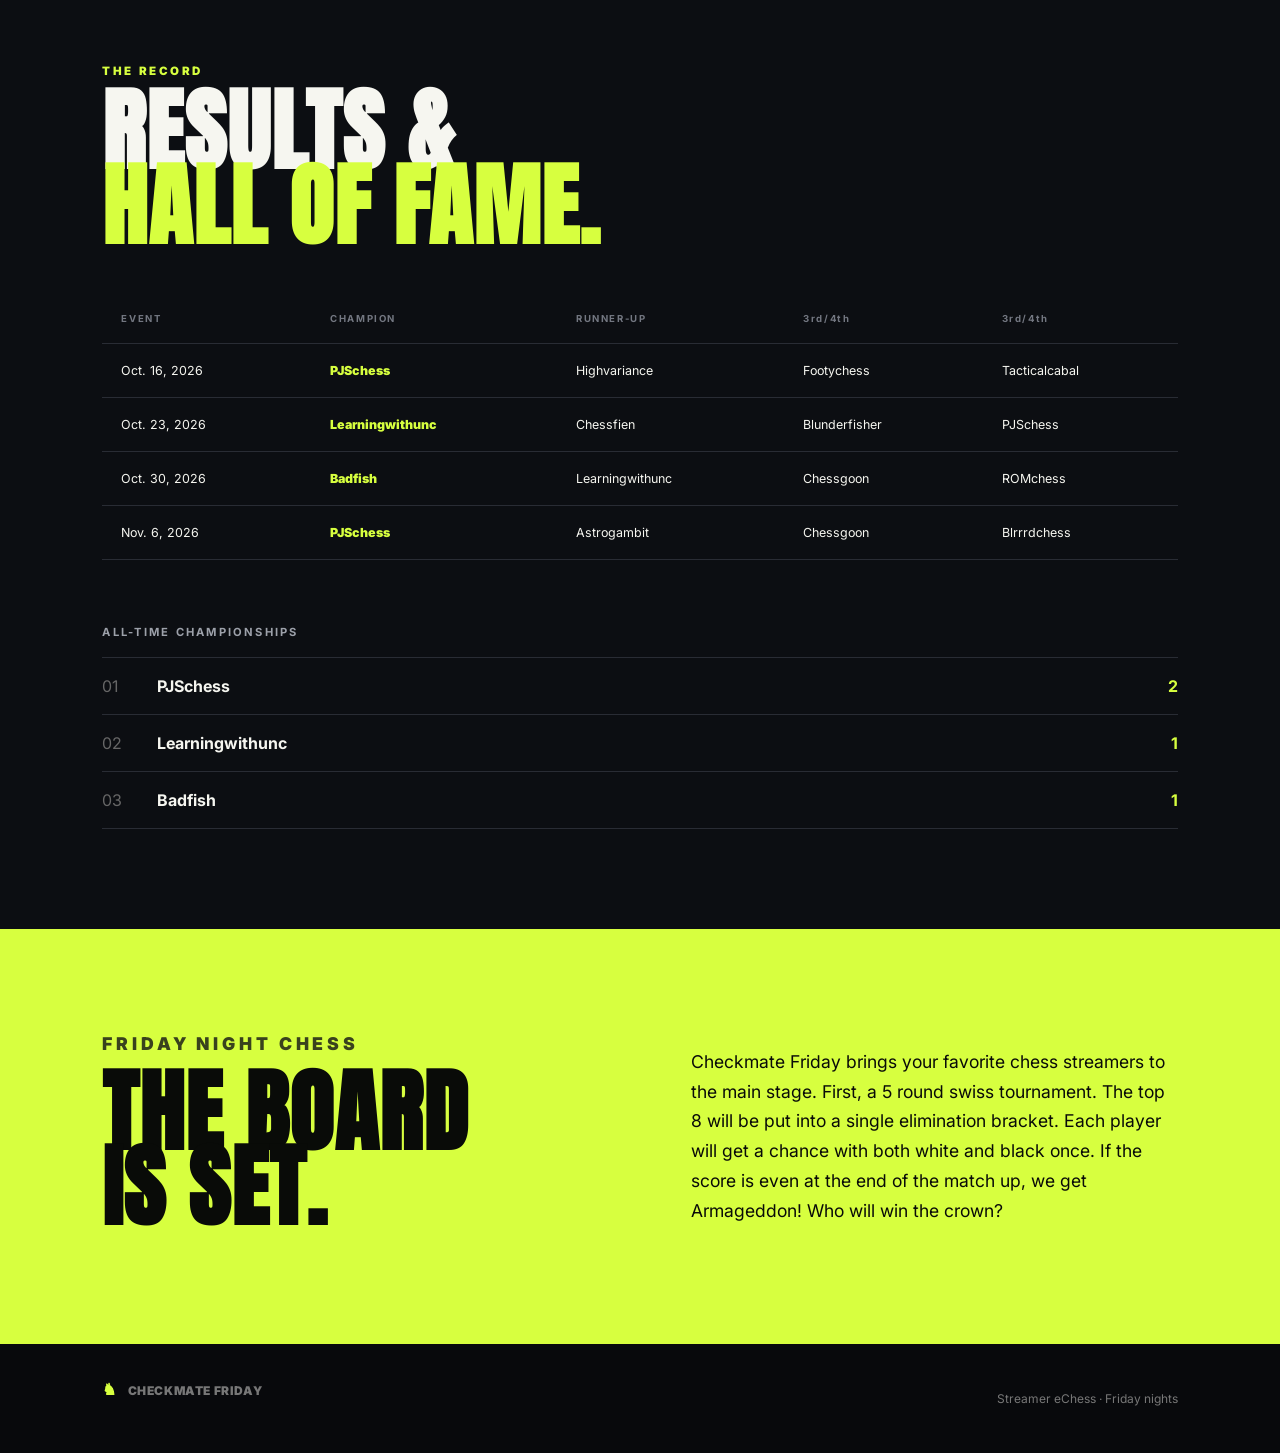
==== commit 82bd8932: "Update index.html" ====
--- a/index.html
+++ b/index.html
@@ -20,7 +20,7 @@
     <h1>CHECKMATE<br><em>FRIDAY</em></h1>
     <p class="sub">Who will be... <strong>The last streamer standing</strong></p>
     <div class="event-card">
-      <div><span>NEXT EVENT</span><strong>FRIDAY · November 6th </strong></div>
+      <div><span>NEXT EVENT</span><strong>FRIDAY · November 13th </strong></div>
       <div class="time">5:00 PM <small>ET</small></div>
     </div>
     <div id="countdown" class="countdown"><div><b>--</b><span>DAYS</span></div><div><b>--</b><span>HOURS</span></div><div><b>--</b><span>MIN</span></div><div><b>--</b><span>SEC</span></div></div>
@@ -108,7 +108,7 @@
 <footer><div class="brand"><span>♞</span> CHECKMATE FRIDAY</div><p>Streamer eChess · Friday nights</p></footer>
 
 <script>
-const target = new Date("2026-11-06T17:00:00-05:00").getTime();
+const target = new Date("2026-11-13T17:00:00-05:00").getTime();
 function tick(){
  const d=Math.max(0,target-Date.now()), day=Math.floor(d/86400000), hr=Math.floor(d/3600000)%24, min=Math.floor(d/60000)%60, sec=Math.floor(d/1000)%60;
  document.querySelector("#countdown").innerHTML=[day,hr,min,sec].map((n,i)=>`<div><b>${String(n).padStart(2,"0")}</b><span>${["DAYS","HOURS","MIN","SEC"][i]}</span></div>`).join("");
